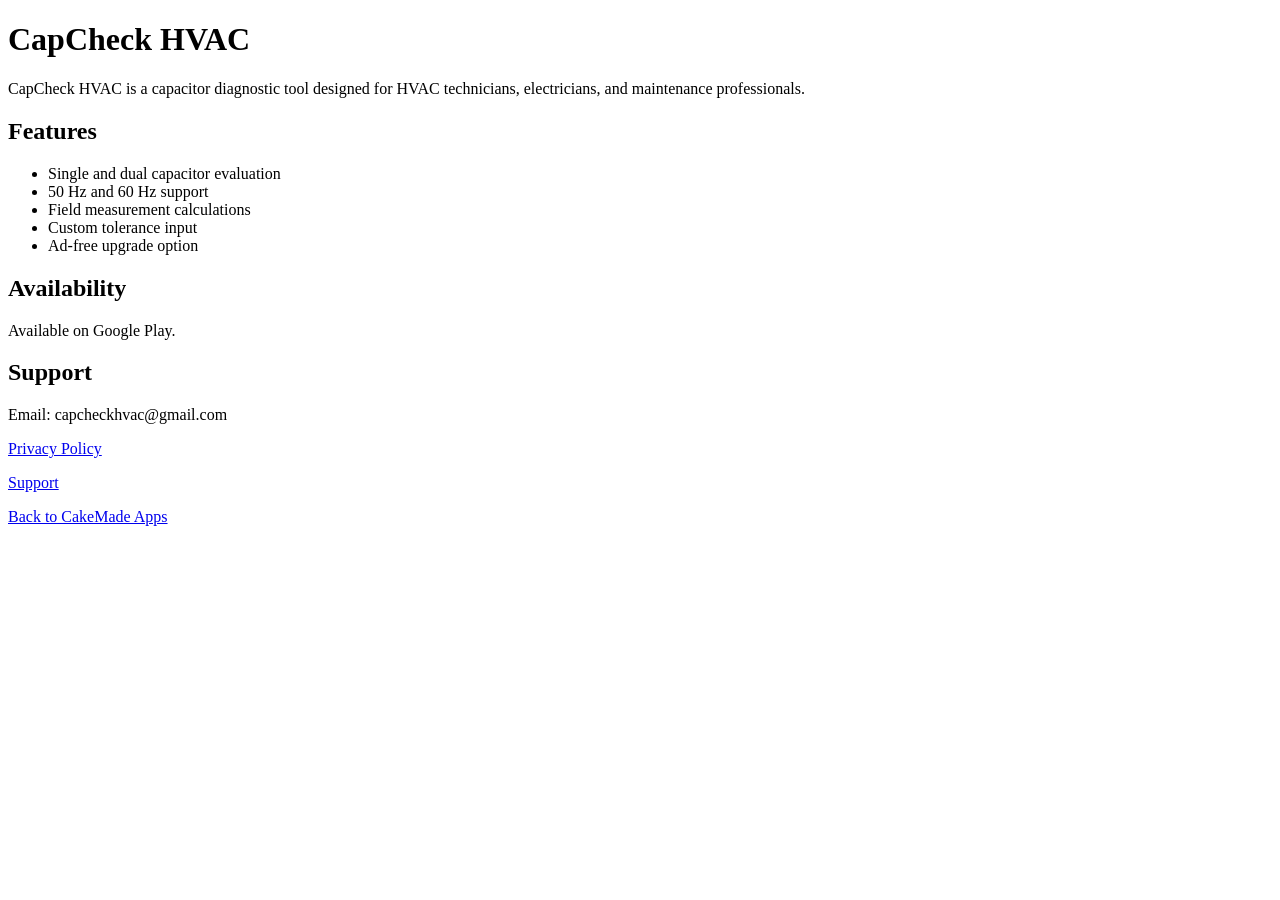
==== capcheck-hvac/index.html @ 4ab4a06c "Create index.html" ====
<!doctype html>
<html lang="en">
<head>
  <meta charset="utf-8">
  <title>CapCheck HVAC</title>
  <meta name="viewport" content="width=device-width, initial-scale=1">
</head>
<body>

<h1>CapCheck HVAC</h1>

<p>
CapCheck HVAC is a capacitor diagnostic tool designed for HVAC technicians,
electricians, and maintenance professionals.
</p>

<h2>Features</h2>

<ul>
  <li>Single and dual capacitor evaluation</li>
  <li>50 Hz and 60 Hz support</li>
  <li>Field measurement calculations</li>
  <li>Custom tolerance input</li>
  <li>Ad-free upgrade option</li>
</ul>

<h2>Availability</h2>

<p>
Available on Google Play.
</p>

<h2>Support</h2>

<p>
Email: capcheckhvac@gmail.com
</p>

<p>
<a href="/capcheck-hvac/privacy.html">Privacy Policy</a>
</p>

<p>
<a href="/capcheck-hvac/support.html">Support</a>
</p>

<p>
<a href="/">Back to CakeMade Apps</a>
</p>

</body>
</html>
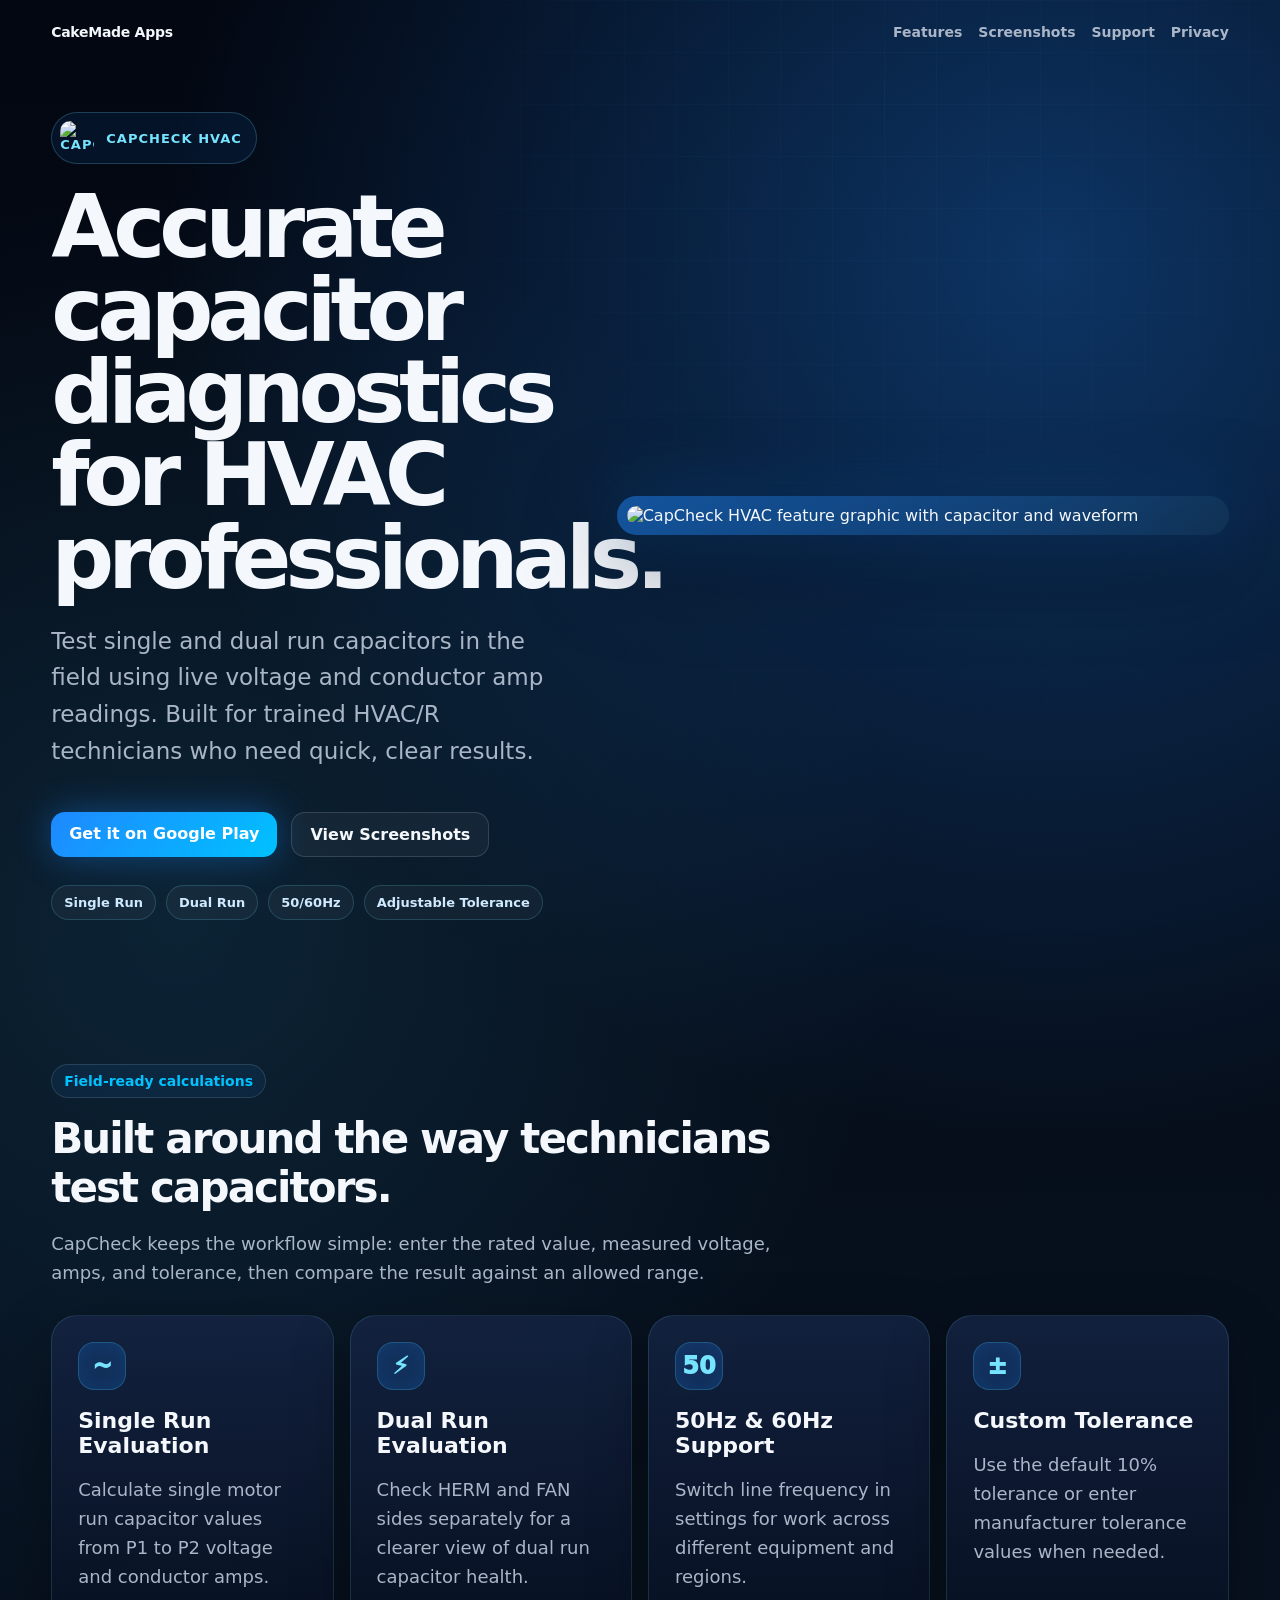
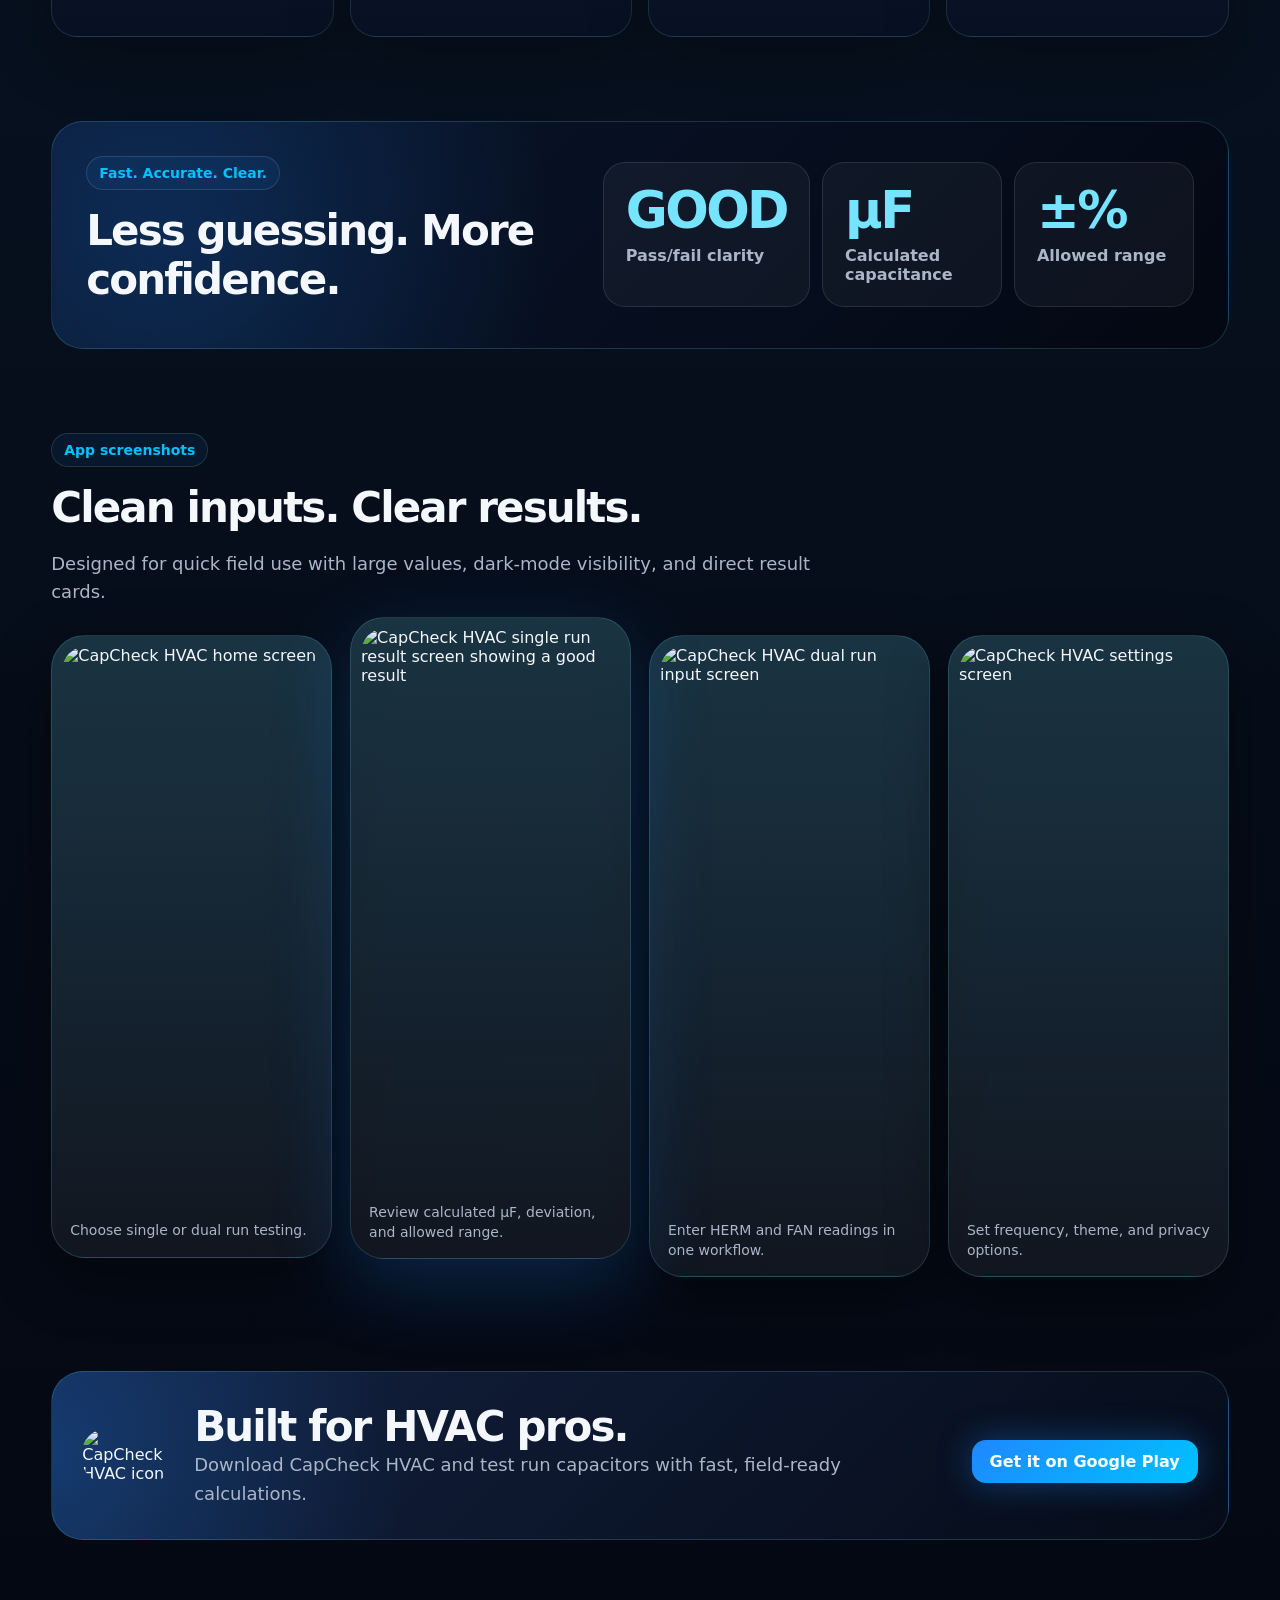
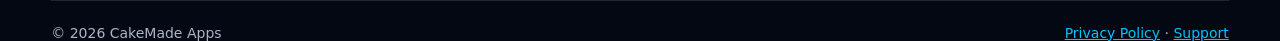
==== commit 5e17cff5: "Add files via upload" ====
--- a/capcheck-hvac/index.html
+++ b/capcheck-hvac/index.html
@@ -2,51 +2,139 @@
 <html lang="en">
 <head>
   <meta charset="utf-8">
-  <title>CapCheck HVAC</title>
+  <title>CapCheck HVAC | Capacitor Diagnostics for HVAC Pros</title>
+  <meta name="description" content="CapCheck HVAC helps trained HVAC/R technicians test single and dual run capacitors with fast field calculations, 50Hz/60Hz support, and adjustable tolerance settings.">
   <meta name="viewport" content="width=device-width, initial-scale=1">
+  <meta property="og:title" content="CapCheck HVAC">
+  <meta property="og:description" content="Accurate capacitor diagnostics for HVAC professionals.">
+  <meta property="og:image" content="https://cakemadeapps.com/assets/capcheck/feature.png">
+  <meta property="og:type" content="website">
+  <link rel="icon" href="/assets/capcheck/icon.png">
+  <link rel="stylesheet" href="/styles.css">
 </head>
-<body>
+<body class="capcheck-page">
+  <header class="site-nav cap-nav">
+    <a class="brand-link" href="/">CakeMade Apps</a>
+    <nav aria-label="CapCheck navigation">
+      <a href="#features">Features</a>
+      <a href="#screenshots">Screenshots</a>
+      <a href="/capcheck-hvac/support.html">Support</a>
+      <a href="/capcheck-hvac/privacy.html">Privacy</a>
+    </nav>
+  </header>
 
-<h1>CapCheck HVAC</h1>
+  <main>
+    <section class="cap-hero">
+      <div class="cap-hero-copy">
+        <div class="product-kicker">
+          <img src="/assets/capcheck/icon.png" alt="CapCheck HVAC app icon">
+          <span>CapCheck HVAC</span>
+        </div>
+        <h1>Accurate capacitor diagnostics for HVAC professionals.</h1>
+        <p>
+          Test single and dual run capacitors in the field using live voltage and conductor amp readings.
+          Built for trained HVAC/R technicians who need quick, clear results.
+        </p>
+        <div class="hero-actions">
+          <a class="button cap-primary" href="https://play.google.com/store/apps/details?id=com.cakemade.capcheck" rel="noopener">Get it on Google Play</a>
+          <a class="button ghost" href="#screenshots">View Screenshots</a>
+        </div>
+        <div class="trust-strip" aria-label="CapCheck HVAC highlights">
+          <span>Single Run</span>
+          <span>Dual Run</span>
+          <span>50/60Hz</span>
+          <span>Adjustable Tolerance</span>
+        </div>
+      </div>
 
-<p>
-CapCheck HVAC is a capacitor diagnostic tool designed for HVAC technicians,
-electricians, and maintenance professionals.
-</p>
+      <div class="cap-hero-art" aria-label="CapCheck HVAC feature graphic">
+        <img src="/assets/capcheck/feature.png" alt="CapCheck HVAC feature graphic with capacitor and waveform">
+      </div>
+    </section>
 
-<h2>Features</h2>
+    <section id="features" class="cap-section">
+      <div class="section-heading">
+        <span class="badge">Field-ready calculations</span>
+        <h2>Built around the way technicians test capacitors.</h2>
+        <p>CapCheck keeps the workflow simple: enter the rated value, measured voltage, amps, and tolerance, then compare the result against an allowed range.</p>
+      </div>
 
-<ul>
-  <li>Single and dual capacitor evaluation</li>
-  <li>50 Hz and 60 Hz support</li>
-  <li>Field measurement calculations</li>
-  <li>Custom tolerance input</li>
-  <li>Ad-free upgrade option</li>
-</ul>
+      <div class="cap-feature-grid">
+        <article class="cap-feature-card">
+          <span class="feature-icon">~</span>
+          <h3>Single Run Evaluation</h3>
+          <p>Calculate single motor run capacitor values from P1 to P2 voltage and conductor amps.</p>
+        </article>
+        <article class="cap-feature-card">
+          <span class="feature-icon">⚡</span>
+          <h3>Dual Run Evaluation</h3>
+          <p>Check HERM and FAN sides separately for a clearer view of dual run capacitor health.</p>
+        </article>
+        <article class="cap-feature-card">
+          <span class="feature-icon">50</span>
+          <h3>50Hz &amp; 60Hz Support</h3>
+          <p>Switch line frequency in settings for work across different equipment and regions.</p>
+        </article>
+        <article class="cap-feature-card">
+          <span class="feature-icon">±</span>
+          <h3>Custom Tolerance</h3>
+          <p>Use the default 10% tolerance or enter manufacturer tolerance values when needed.</p>
+        </article>
+      </div>
+    </section>
 
-<h2>Availability</h2>
+    <section class="diagnostic-band">
+      <div>
+        <span class="badge">Fast. Accurate. Clear.</span>
+        <h2>Less guessing. More confidence.</h2>
+      </div>
+      <div class="diagnostic-stats">
+        <div><strong>GOOD</strong><span>Pass/fail clarity</span></div>
+        <div><strong>µF</strong><span>Calculated capacitance</span></div>
+        <div><strong>±%</strong><span>Allowed range</span></div>
+      </div>
+    </section>
 
-<p>
-Available on Google Play.
-</p>
+    <section id="screenshots" class="cap-section screenshots-section">
+      <div class="section-heading">
+        <span class="badge">App screenshots</span>
+        <h2>Clean inputs. Clear results.</h2>
+        <p>Designed for quick field use with large values, dark-mode visibility, and direct result cards.</p>
+      </div>
 
-<h2>Support</h2>
+      <div class="phone-row" aria-label="CapCheck HVAC app screenshots">
+        <figure class="phone-frame">
+          <img src="/assets/capcheck/screen-home.jpg" alt="CapCheck HVAC home screen">
+          <figcaption>Choose single or dual run testing.</figcaption>
+        </figure>
+        <figure class="phone-frame featured-phone">
+          <img src="/assets/capcheck/screen-single-results.jpg" alt="CapCheck HVAC single run result screen showing a good result">
+          <figcaption>Review calculated µF, deviation, and allowed range.</figcaption>
+        </figure>
+        <figure class="phone-frame">
+          <img src="/assets/capcheck/screen-dual-input.jpg" alt="CapCheck HVAC dual run input screen">
+          <figcaption>Enter HERM and FAN readings in one workflow.</figcaption>
+        </figure>
+        <figure class="phone-frame">
+          <img src="/assets/capcheck/screen-settings.jpg" alt="CapCheck HVAC settings screen">
+          <figcaption>Set frequency, theme, and privacy options.</figcaption>
+        </figure>
+      </div>
+    </section>
 
-<p>
-Email: capcheckhvac@gmail.com
-</p>
+    <section class="cap-cta">
+      <img src="/assets/capcheck/icon.png" alt="CapCheck HVAC icon">
+      <div>
+        <h2>Built for HVAC pros.</h2>
+        <p>Download CapCheck HVAC and test run capacitors with fast, field-ready calculations.</p>
+      </div>
+      <a class="button cap-primary" href="https://play.google.com/store/apps/details?id=com.cakemade.capcheck" rel="noopener">Get it on Google Play</a>
+    </section>
+  </main>
 
-<p>
-<a href="/capcheck-hvac/privacy.html">Privacy Policy</a>
-</p>
-
-<p>
-<a href="/capcheck-hvac/support.html">Support</a>
-</p>
-
-<p>
-<a href="/">Back to CakeMade Apps</a>
-</p>
-
+  <footer class="footer cap-footer">
+    <span>© 2026 CakeMade Apps</span>
+    <span><a href="/capcheck-hvac/privacy.html">Privacy Policy</a> · <a href="/capcheck-hvac/support.html">Support</a></span>
+  </footer>
 </body>
 </html>
--- a/styles.css
+++ b/styles.css
@@ -0,0 +1,565 @@
+:root {
+  --bg: #050914;
+  --panel: #0b1224;
+  --panel-2: #101a33;
+  --text: #f4f7fb;
+  --muted: #aab6c8;
+  --blue: #1e88ff;
+  --blue-2: #00c2ff;
+  --border: rgba(255,255,255,0.12);
+}
+
+* { box-sizing: border-box; }
+
+body {
+  margin: 0;
+  font-family: system-ui, -apple-system, BlinkMacSystemFont, "Segoe UI", sans-serif;
+  background:
+    radial-gradient(circle at top right, rgba(30,136,255,.25), transparent 35%),
+    linear-gradient(180deg, #050914, #02040a);
+  color: var(--text);
+  min-height: 100vh;
+}
+
+a { color: var(--blue-2); }
+
+.container {
+  width: min(1100px, 92%);
+  margin: 0 auto;
+  padding: 48px 0;
+}
+
+.hero {
+  padding: 72px 0 48px;
+}
+
+.badge {
+  display: inline-block;
+  padding: 8px 12px;
+  border: 1px solid var(--border);
+  border-radius: 999px;
+  color: var(--blue-2);
+  background: rgba(30,136,255,.08);
+  font-size: 14px;
+  font-weight: 700;
+}
+
+h1 {
+  font-size: clamp(42px, 8vw, 84px);
+  line-height: 0.95;
+  margin: 18px 0;
+  letter-spacing: -0.06em;
+}
+
+h2 {
+  font-size: clamp(26px, 4vw, 42px);
+  margin-top: 48px;
+}
+
+p {
+  color: var(--muted);
+  font-size: 18px;
+  line-height: 1.6;
+}
+
+.grid {
+  display: grid;
+  grid-template-columns: repeat(2, minmax(0, 1fr));
+  gap: 20px;
+  margin-top: 28px;
+}
+
+.card {
+  background: linear-gradient(180deg, var(--panel), var(--panel-2));
+  border: 1px solid var(--border);
+  border-radius: 24px;
+  padding: 28px;
+  box-shadow: 0 20px 60px rgba(0,0,0,.35);
+}
+
+.card h3 {
+  margin-top: 0;
+  font-size: 26px;
+}
+
+.button {
+  display: inline-block;
+  margin-top: 12px;
+  padding: 12px 18px;
+  border-radius: 14px;
+  background: linear-gradient(135deg, var(--blue), var(--blue-2));
+  color: white;
+  text-decoration: none;
+  font-weight: 800;
+}
+
+.feature-list {
+  display: grid;
+  gap: 12px;
+  padding-left: 0;
+  list-style: none;
+}
+
+.feature-list li {
+  padding: 14px 16px;
+  border: 1px solid var(--border);
+  border-radius: 16px;
+  background: rgba(255,255,255,.04);
+}
+
+.footer {
+  border-top: 1px solid var(--border);
+  margin-top: 60px;
+  padding-top: 24px;
+  color: var(--muted);
+  font-size: 14px;
+}
+
+@media (max-width: 720px) {
+  .container {
+    width: 90%;
+    padding: 32px 0;
+  }
+
+  .hero {
+    padding-top: 44px;
+  }
+
+  .grid {
+    grid-template-columns: 1fr;
+  }
+
+  .card {
+    padding: 22px;
+    border-radius: 20px;
+  }
+
+  p {
+    font-size: 16px;
+  }
+}
+
+/* CapCheck HVAC product pages */
+.site-nav {
+  width: min(1180px, 92%);
+  margin: 0 auto;
+  padding: 24px 0;
+  display: flex;
+  align-items: center;
+  justify-content: space-between;
+  gap: 20px;
+}
+
+.site-nav nav {
+  display: flex;
+  flex-wrap: wrap;
+  gap: 16px;
+  justify-content: flex-end;
+}
+
+.site-nav a {
+  color: var(--muted);
+  text-decoration: none;
+  font-weight: 800;
+  font-size: 14px;
+}
+
+.site-nav a:hover { color: var(--blue-2); }
+
+.brand-link {
+  color: var(--text) !important;
+  letter-spacing: -0.02em;
+}
+
+.capcheck-page {
+  --cap-bg: #07111f;
+  --cap-bg-2: #0b1730;
+  --cap-panel: rgba(15, 27, 52, .82);
+  --cap-panel-2: rgba(8, 18, 35, .92);
+  --cap-line: rgba(61, 199, 255, .18);
+  background:
+    radial-gradient(circle at 82% 8%, rgba(30, 136, 255, .34), transparent 28%),
+    radial-gradient(circle at 14% 28%, rgba(61, 199, 255, .12), transparent 28%),
+    linear-gradient(180deg, #030711 0%, var(--cap-bg) 48%, #040812 100%);
+  overflow-x: hidden;
+}
+
+.capcheck-page::before {
+  content: "";
+  position: fixed;
+  inset: 0;
+  pointer-events: none;
+  opacity: .24;
+  background-image:
+    linear-gradient(var(--cap-line) 1px, transparent 1px),
+    linear-gradient(90deg, var(--cap-line) 1px, transparent 1px);
+  background-size: 52px 52px;
+  mask-image: radial-gradient(circle at 70% 10%, black, transparent 58%);
+}
+
+.cap-nav {
+  position: relative;
+  z-index: 5;
+}
+
+.cap-hero,
+.cap-section,
+.diagnostic-band,
+.cap-cta,
+.cap-footer,
+.legal-shell {
+  width: min(1180px, 92%);
+  margin-left: auto;
+  margin-right: auto;
+  position: relative;
+  z-index: 2;
+}
+
+.cap-hero {
+  min-height: calc(100vh - 92px);
+  display: grid;
+  grid-template-columns: minmax(0, .92fr) minmax(440px, 1.08fr);
+  gap: 44px;
+  align-items: center;
+  padding: 48px 0 80px;
+}
+
+.product-kicker {
+  display: inline-flex;
+  align-items: center;
+  gap: 12px;
+  padding: 8px 14px 8px 8px;
+  border: 1px solid rgba(118, 228, 255, .22);
+  border-radius: 999px;
+  background: rgba(30, 136, 255, .09);
+  color: #76e4ff;
+  font-weight: 900;
+  text-transform: uppercase;
+  letter-spacing: .08em;
+  font-size: 13px;
+}
+
+.product-kicker img {
+  width: 34px;
+  height: 34px;
+  border-radius: 10px;
+}
+
+.cap-hero h1,
+.legal-hero h1 {
+  max-width: 780px;
+  font-size: clamp(44px, 7vw, 88px);
+  line-height: .94;
+  margin: 22px 0;
+  letter-spacing: -0.07em;
+}
+
+.cap-hero p {
+  max-width: 680px;
+  font-size: clamp(18px, 2vw, 23px);
+}
+
+.hero-actions {
+  display: flex;
+  flex-wrap: wrap;
+  gap: 14px;
+  margin-top: 30px;
+}
+
+.cap-primary {
+  box-shadow: 0 0 34px rgba(30, 136, 255, .38);
+}
+
+.button.ghost {
+  background: rgba(255, 255, 255, .045);
+  border: 1px solid rgba(255, 255, 255, .14);
+  color: var(--text);
+}
+
+.trust-strip {
+  display: flex;
+  flex-wrap: wrap;
+  gap: 10px;
+  margin-top: 28px;
+}
+
+.trust-strip span {
+  padding: 9px 12px;
+  border-radius: 999px;
+  border: 1px solid rgba(118, 228, 255, .18);
+  background: rgba(255, 255, 255, .04);
+  color: #cfe9ff;
+  font-size: 13px;
+  font-weight: 800;
+}
+
+.cap-hero-art {
+  position: relative;
+  border-radius: 34px;
+  padding: 10px;
+  background: linear-gradient(135deg, rgba(30, 136, 255, .5), rgba(118, 228, 255, .06));
+  box-shadow: 0 24px 90px rgba(0, 0, 0, .55), 0 0 70px rgba(30, 136, 255, .28);
+}
+
+.cap-hero-art img {
+  display: block;
+  width: 100%;
+  border-radius: 26px;
+}
+
+.cap-section {
+  padding: 64px 0;
+}
+
+.section-heading {
+  max-width: 760px;
+  margin-bottom: 28px;
+}
+
+.section-heading h2,
+.diagnostic-band h2,
+.cap-cta h2 {
+  margin: 16px 0 10px;
+  letter-spacing: -0.045em;
+}
+
+.cap-feature-grid {
+  display: grid;
+  grid-template-columns: repeat(4, minmax(0, 1fr));
+  gap: 16px;
+}
+
+.cap-feature-card,
+.legal-card {
+  border: 1px solid rgba(118, 228, 255, .14);
+  background:
+    linear-gradient(180deg, rgba(20, 35, 66, .88), rgba(8, 17, 34, .9));
+  border-radius: 26px;
+  padding: 26px;
+  box-shadow: 0 20px 60px rgba(0,0,0,.32);
+}
+
+.cap-feature-card h3 {
+  margin: 18px 0 8px;
+  font-size: 22px;
+}
+
+.feature-icon {
+  width: 48px;
+  height: 48px;
+  display: grid;
+  place-items: center;
+  border-radius: 16px;
+  background: rgba(30, 136, 255, .14);
+  border: 1px solid rgba(61, 199, 255, .28);
+  color: #76e4ff;
+  font-weight: 1000;
+  font-size: 24px;
+  box-shadow: inset 0 0 28px rgba(30, 136, 255, .16);
+}
+
+.diagnostic-band {
+  margin-top: 20px;
+  margin-bottom: 20px;
+  padding: 34px;
+  display: grid;
+  grid-template-columns: 1fr 1.2fr;
+  gap: 24px;
+  align-items: center;
+  border-radius: 32px;
+  border: 1px solid rgba(118, 228, 255, .18);
+  background:
+    radial-gradient(circle at 10% 50%, rgba(30, 136, 255, .2), transparent 36%),
+    linear-gradient(135deg, rgba(11, 23, 48, .92), rgba(3, 7, 17, .92));
+}
+
+.diagnostic-stats {
+  display: grid;
+  grid-template-columns: repeat(3, 1fr);
+  gap: 12px;
+}
+
+.diagnostic-stats div {
+  padding: 22px;
+  border-radius: 22px;
+  background: rgba(255,255,255,.045);
+  border: 1px solid rgba(255,255,255,.1);
+}
+
+.diagnostic-stats strong {
+  display: block;
+  color: #76e4ff;
+  font-size: clamp(30px, 4vw, 52px);
+  line-height: 1;
+  letter-spacing: -0.05em;
+}
+
+.diagnostic-stats span {
+  display: block;
+  margin-top: 10px;
+  color: var(--muted);
+  font-weight: 700;
+}
+
+.phone-row {
+  display: grid;
+  grid-template-columns: repeat(4, minmax(220px, 1fr));
+  gap: 18px;
+  align-items: start;
+}
+
+.phone-frame {
+  margin: 0;
+  padding: 10px;
+  border-radius: 34px;
+  background: linear-gradient(180deg, rgba(118, 228, 255, .18), rgba(255, 255, 255, .05));
+  border: 1px solid rgba(118, 228, 255, .16);
+  box-shadow: 0 20px 60px rgba(0,0,0,.4);
+}
+
+.phone-frame img {
+  width: 100%;
+  display: block;
+  border-radius: 25px;
+  aspect-ratio: 9 / 19.5;
+  object-fit: cover;
+}
+
+.featured-phone {
+  transform: translateY(-18px);
+  box-shadow: 0 24px 80px rgba(30, 136, 255, .22);
+}
+
+.phone-frame figcaption {
+  padding: 14px 8px 6px;
+  color: var(--muted);
+  font-size: 14px;
+  line-height: 1.4;
+}
+
+.cap-cta {
+  margin-top: 30px;
+  margin-bottom: 50px;
+  padding: 30px;
+  display: grid;
+  grid-template-columns: auto 1fr auto;
+  gap: 22px;
+  align-items: center;
+  border-radius: 32px;
+  border: 1px solid rgba(118, 228, 255, .18);
+  background:
+    radial-gradient(circle at 0 50%, rgba(30, 136, 255, .26), transparent 30%),
+    linear-gradient(135deg, rgba(20, 35, 66, .94), rgba(6, 12, 25, .96));
+}
+
+.cap-cta img {
+  width: 90px;
+  border-radius: 24px;
+}
+
+.cap-cta h2,
+.cap-cta p { margin: 0; }
+
+.cap-footer {
+  display: flex;
+  justify-content: space-between;
+  gap: 20px;
+}
+
+.legal-shell {
+  padding: 46px 0 40px;
+}
+
+.legal-hero {
+  max-width: 860px;
+}
+
+.legal-card {
+  max-width: 900px;
+  margin-top: 28px;
+}
+
+.legal-card h2 {
+  font-size: 28px;
+  margin-top: 34px;
+}
+
+.big-link {
+  font-size: clamp(22px, 4vw, 36px);
+  font-weight: 900;
+}
+
+.support-grid {
+  display: grid;
+  grid-template-columns: 1fr 1fr;
+  gap: 20px;
+}
+
+.support-card { margin-top: 0; }
+
+@media (max-width: 980px) {
+  .cap-hero {
+    min-height: auto;
+    grid-template-columns: 1fr;
+    padding-top: 26px;
+  }
+
+  .cap-hero-art { max-width: 760px; }
+  .cap-feature-grid { grid-template-columns: repeat(2, minmax(0, 1fr)); }
+  .diagnostic-band { grid-template-columns: 1fr; }
+  .phone-row {
+    display: flex;
+    overflow-x: auto;
+    scroll-snap-type: x mandatory;
+    padding-bottom: 12px;
+  }
+  .phone-frame {
+    min-width: 260px;
+    scroll-snap-align: start;
+  }
+  .featured-phone { transform: none; }
+  .cap-cta { grid-template-columns: 1fr; }
+  .support-grid { grid-template-columns: 1fr; }
+}
+
+@media (max-width: 720px) {
+  .site-nav {
+    align-items: flex-start;
+    flex-direction: column;
+    padding-top: 18px;
+  }
+
+  .site-nav nav {
+    justify-content: flex-start;
+    gap: 12px;
+  }
+
+  .cap-hero,
+  .cap-section,
+  .diagnostic-band,
+  .cap-cta,
+  .cap-footer,
+  .legal-shell {
+    width: 90%;
+  }
+
+  .cap-hero h1,
+  .legal-hero h1 {
+    letter-spacing: -0.055em;
+  }
+
+  .cap-hero-art {
+    border-radius: 22px;
+    padding: 6px;
+  }
+
+  .cap-hero-art img { border-radius: 17px; }
+  .cap-feature-grid { grid-template-columns: 1fr; }
+  .diagnostic-stats { grid-template-columns: 1fr; }
+  .diagnostic-band,
+  .cap-cta,
+  .cap-feature-card,
+  .legal-card { border-radius: 22px; }
+  .phone-frame { min-width: 230px; }
+  .cap-footer { flex-direction: column; }
+}
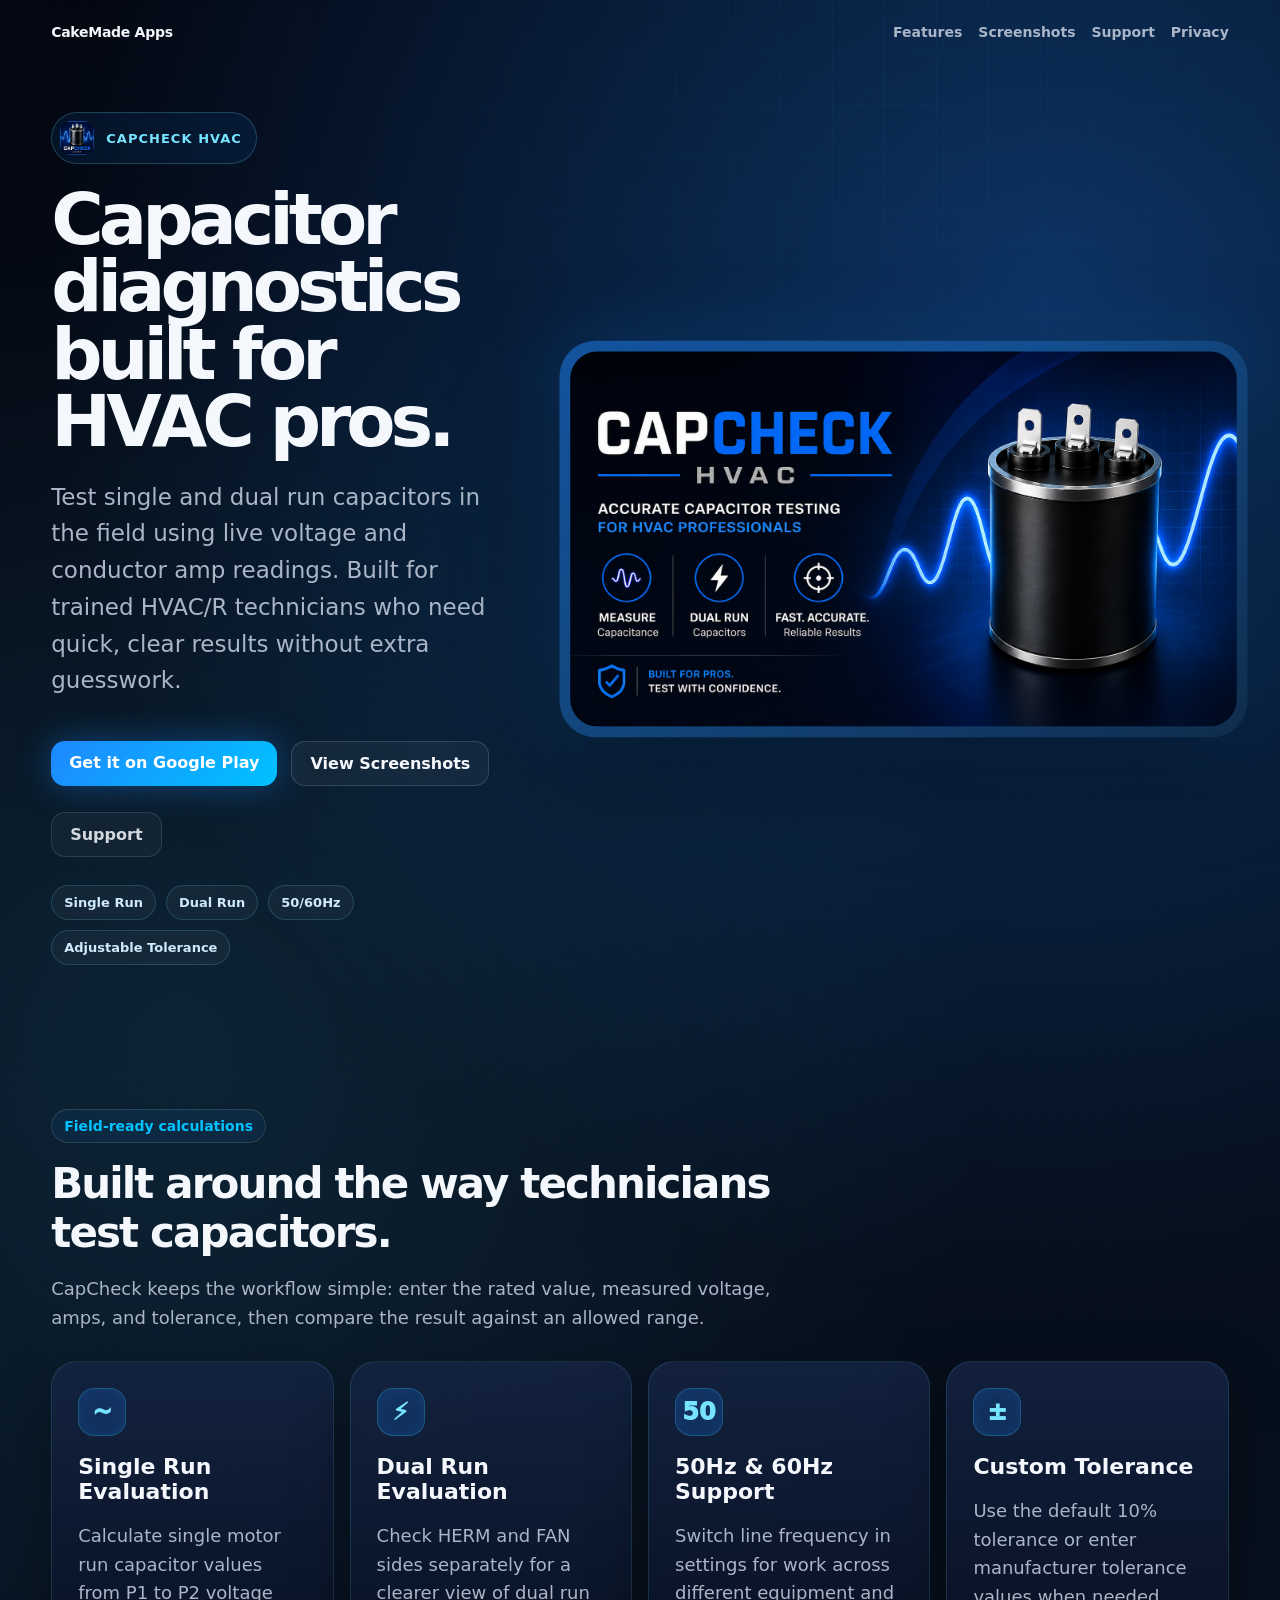
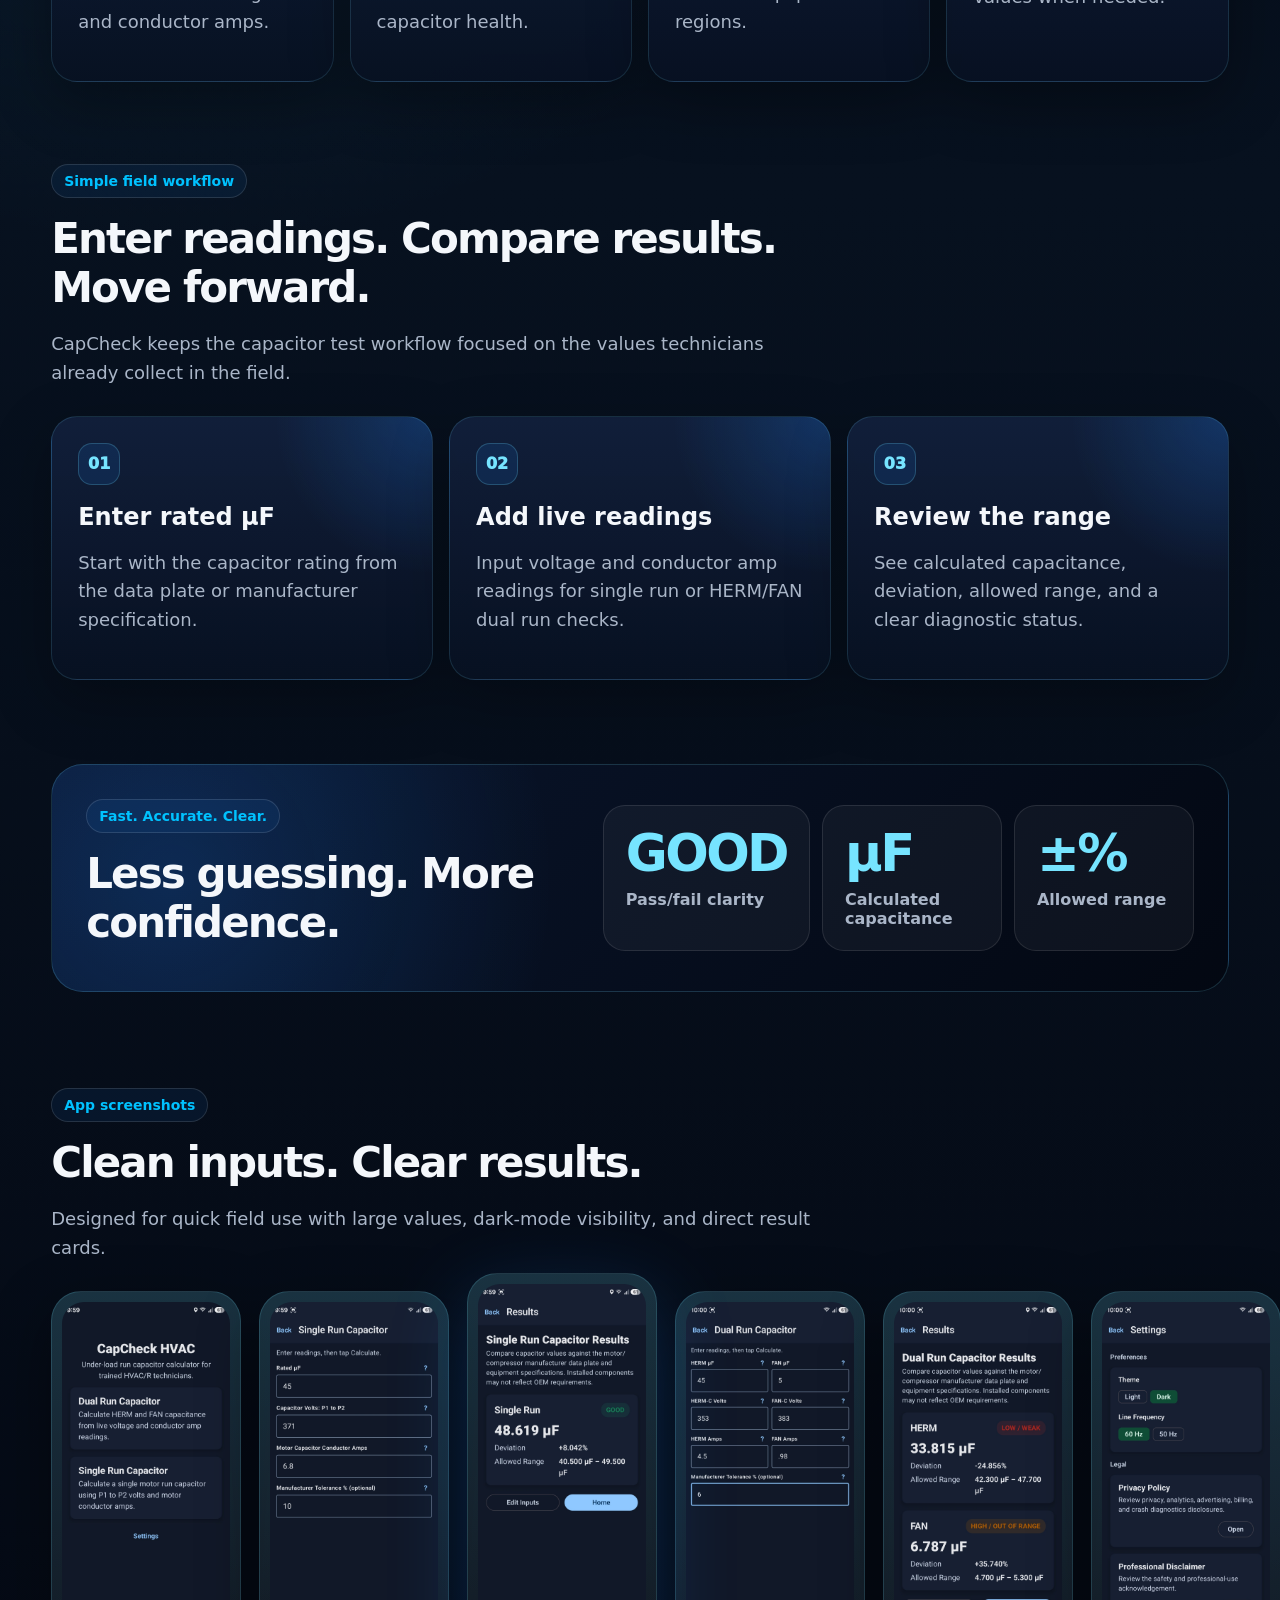
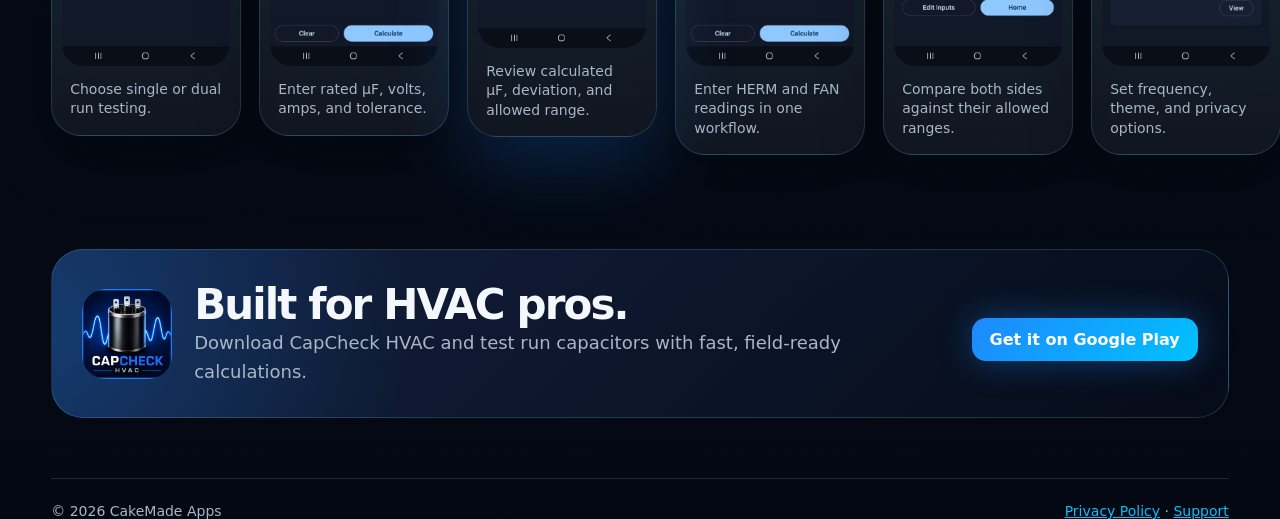
==== commit 70f42d27: "Add files via upload" ====
--- a/capcheck-hvac/index.html
+++ b/capcheck-hvac/index.html
@@ -30,14 +30,15 @@
           <img src="/assets/capcheck/icon.png" alt="CapCheck HVAC app icon">
           <span>CapCheck HVAC</span>
         </div>
-        <h1>Accurate capacitor diagnostics for HVAC professionals.</h1>
+        <h1>Capacitor diagnostics built for HVAC pros.</h1>
         <p>
           Test single and dual run capacitors in the field using live voltage and conductor amp readings.
-          Built for trained HVAC/R technicians who need quick, clear results.
+          Built for trained HVAC/R technicians who need quick, clear results without extra guesswork.
         </p>
         <div class="hero-actions">
           <a class="button cap-primary" href="https://play.google.com/store/apps/details?id=com.cakemade.capcheck" rel="noopener">Get it on Google Play</a>
           <a class="button ghost" href="#screenshots">View Screenshots</a>
+          <a class="button ghost subtle" href="/capcheck-hvac/support.html">Support</a>
         </div>
         <div class="trust-strip" aria-label="CapCheck HVAC highlights">
           <span>Single Run</span>
@@ -83,6 +84,31 @@
       </div>
     </section>
 
+    <section class="cap-section workflow-section">
+      <div class="section-heading">
+        <span class="badge">Simple field workflow</span>
+        <h2>Enter readings. Compare results. Move forward.</h2>
+        <p>CapCheck keeps the capacitor test workflow focused on the values technicians already collect in the field.</p>
+      </div>
+      <div class="workflow-grid">
+        <article>
+          <span>01</span>
+          <h3>Enter rated µF</h3>
+          <p>Start with the capacitor rating from the data plate or manufacturer specification.</p>
+        </article>
+        <article>
+          <span>02</span>
+          <h3>Add live readings</h3>
+          <p>Input voltage and conductor amp readings for single run or HERM/FAN dual run checks.</p>
+        </article>
+        <article>
+          <span>03</span>
+          <h3>Review the range</h3>
+          <p>See calculated capacitance, deviation, allowed range, and a clear diagnostic status.</p>
+        </article>
+      </div>
+    </section>
+
     <section class="diagnostic-band">
       <div>
         <span class="badge">Fast. Accurate. Clear.</span>
@@ -102,10 +128,14 @@
         <p>Designed for quick field use with large values, dark-mode visibility, and direct result cards.</p>
       </div>
 
-      <div class="phone-row" aria-label="CapCheck HVAC app screenshots">
+      <div class="phone-row expanded" aria-label="CapCheck HVAC app screenshots">
         <figure class="phone-frame">
           <img src="/assets/capcheck/screen-home.jpg" alt="CapCheck HVAC home screen">
           <figcaption>Choose single or dual run testing.</figcaption>
+        </figure>
+        <figure class="phone-frame">
+          <img src="/assets/capcheck/screen-single-input.jpg" alt="CapCheck HVAC single run input screen">
+          <figcaption>Enter rated µF, volts, amps, and tolerance.</figcaption>
         </figure>
         <figure class="phone-frame featured-phone">
           <img src="/assets/capcheck/screen-single-results.jpg" alt="CapCheck HVAC single run result screen showing a good result">
@@ -114,6 +144,10 @@
         <figure class="phone-frame">
           <img src="/assets/capcheck/screen-dual-input.jpg" alt="CapCheck HVAC dual run input screen">
           <figcaption>Enter HERM and FAN readings in one workflow.</figcaption>
+        </figure>
+        <figure class="phone-frame">
+          <img src="/assets/capcheck/screen-dual-results.jpg" alt="CapCheck HVAC dual run result screen">
+          <figcaption>Compare both sides against their allowed ranges.</figcaption>
         </figure>
         <figure class="phone-frame">
           <img src="/assets/capcheck/screen-settings.jpg" alt="CapCheck HVAC settings screen">
--- a/styles.css
+++ b/styles.css
@@ -563,3 +563,110 @@
   .phone-frame { min-width: 230px; }
   .cap-footer { flex-direction: column; }
 }
+
+/* CapCheck polish pass v3 */
+.cap-hero {
+  grid-template-columns: minmax(0, .82fr) minmax(520px, 1.18fr);
+  gap: clamp(42px, 6vw, 86px);
+}
+
+.cap-hero h1 {
+  max-width: 640px;
+  font-size: clamp(42px, 5.6vw, 74px);
+}
+
+.cap-hero p {
+  max-width: 600px;
+}
+
+.button.subtle {
+  opacity: .86;
+}
+
+.cap-hero-art {
+  transform: scale(1.06);
+  transform-origin: center;
+}
+
+.workflow-section {
+  padding-top: 18px;
+}
+
+.workflow-grid {
+  display: grid;
+  grid-template-columns: repeat(3, minmax(0, 1fr));
+  gap: 16px;
+}
+
+.workflow-grid article {
+  position: relative;
+  overflow: hidden;
+  padding: 26px;
+  border-radius: 26px;
+  border: 1px solid rgba(118, 228, 255, .14);
+  background:
+    radial-gradient(circle at 100% 0%, rgba(30, 136, 255, .22), transparent 34%),
+    linear-gradient(180deg, rgba(20, 35, 66, .78), rgba(8, 17, 34, .86));
+  box-shadow: 0 20px 60px rgba(0,0,0,.26);
+}
+
+.workflow-grid span {
+  display: inline-grid;
+  place-items: center;
+  width: 42px;
+  height: 42px;
+  border-radius: 14px;
+  color: #76e4ff;
+  border: 1px solid rgba(118, 228, 255, .22);
+  background: rgba(30, 136, 255, .12);
+  font-weight: 1000;
+}
+
+.workflow-grid h3 {
+  margin: 18px 0 8px;
+  font-size: 24px;
+}
+
+.phone-row.expanded {
+  grid-template-columns: repeat(6, minmax(190px, 1fr));
+}
+
+.phone-row.expanded .phone-frame {
+  border-radius: 30px;
+}
+
+.phone-row.expanded .phone-frame img {
+  border-radius: 22px;
+}
+
+.screenshots-section {
+  padding-top: 76px;
+}
+
+@media (max-width: 1180px) {
+  .phone-row.expanded {
+    display: flex;
+    overflow-x: auto;
+    scroll-snap-type: x mandatory;
+    padding: 4px 0 16px;
+  }
+
+  .phone-row.expanded .phone-frame {
+    min-width: 250px;
+    scroll-snap-align: start;
+  }
+}
+
+@media (max-width: 980px) {
+  .cap-hero {
+    grid-template-columns: 1fr;
+  }
+
+  .cap-hero-art {
+    transform: none;
+  }
+
+  .workflow-grid {
+    grid-template-columns: 1fr;
+  }
+}
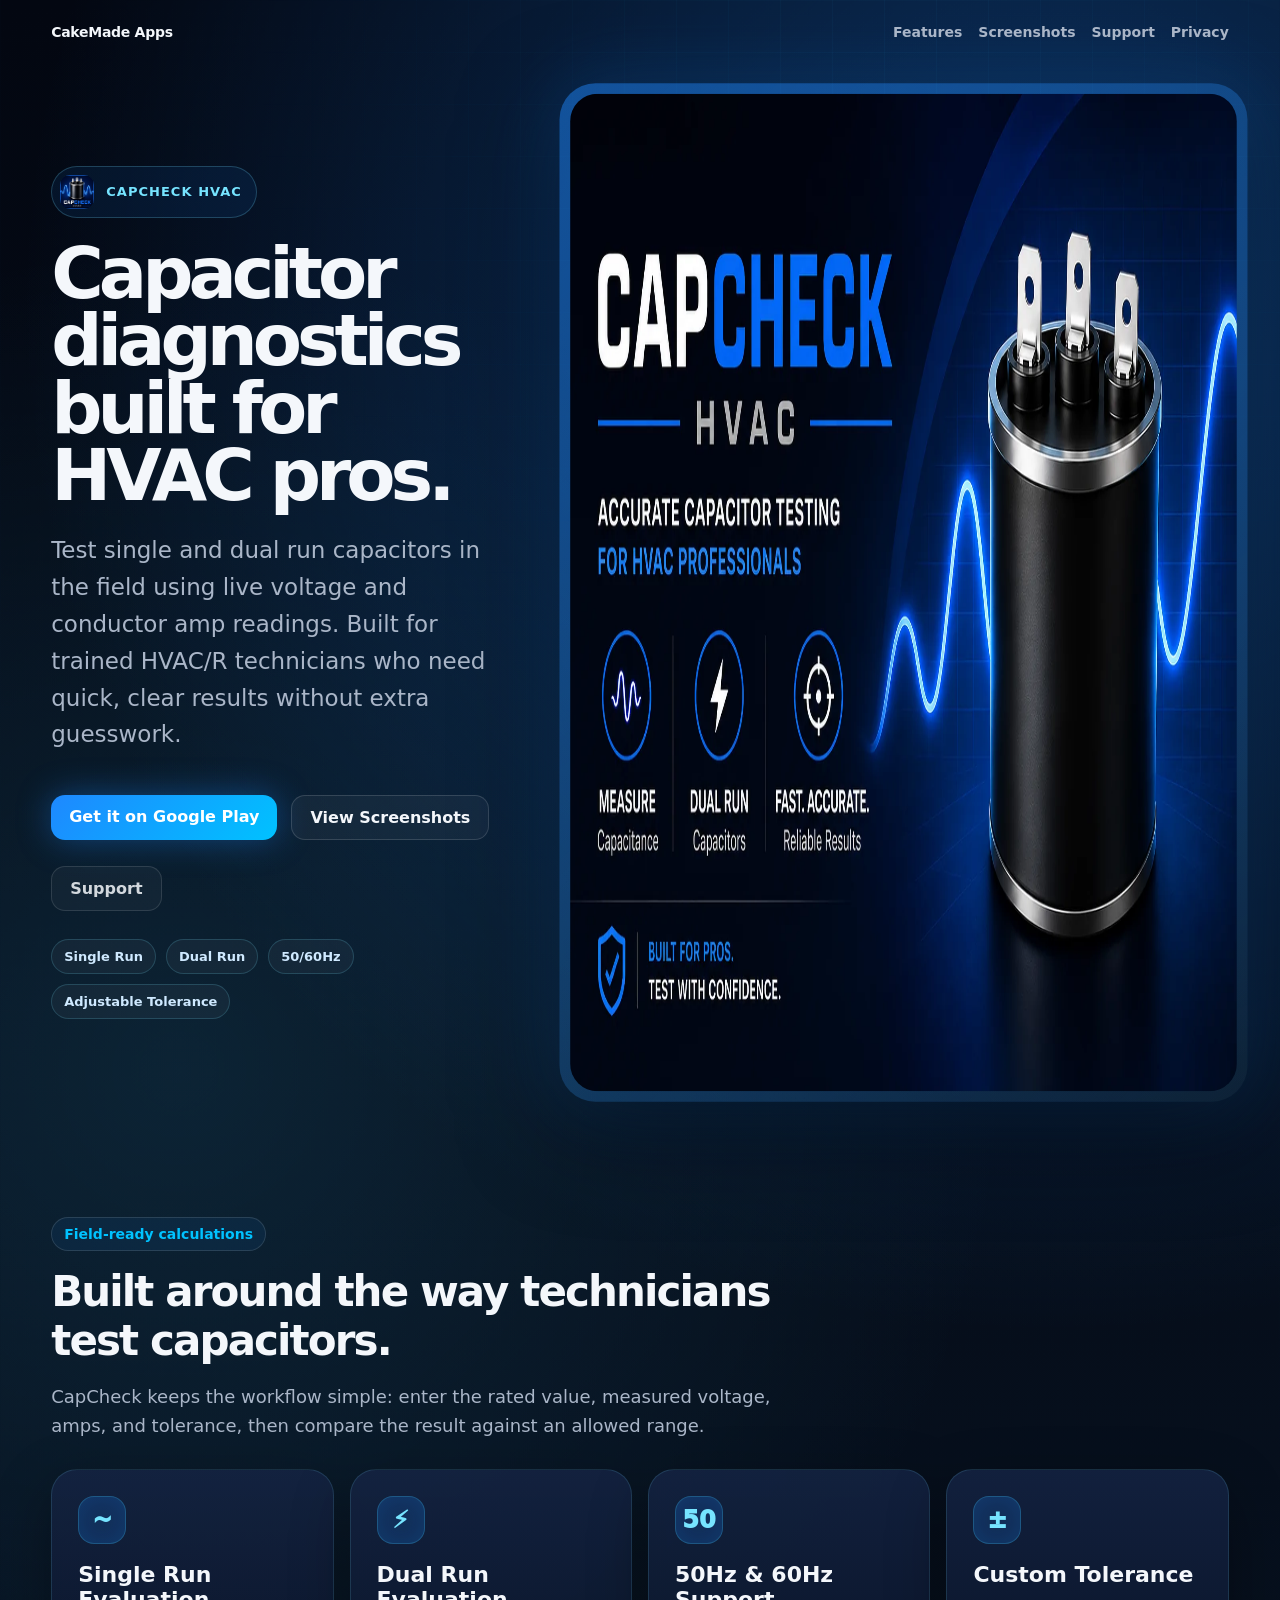
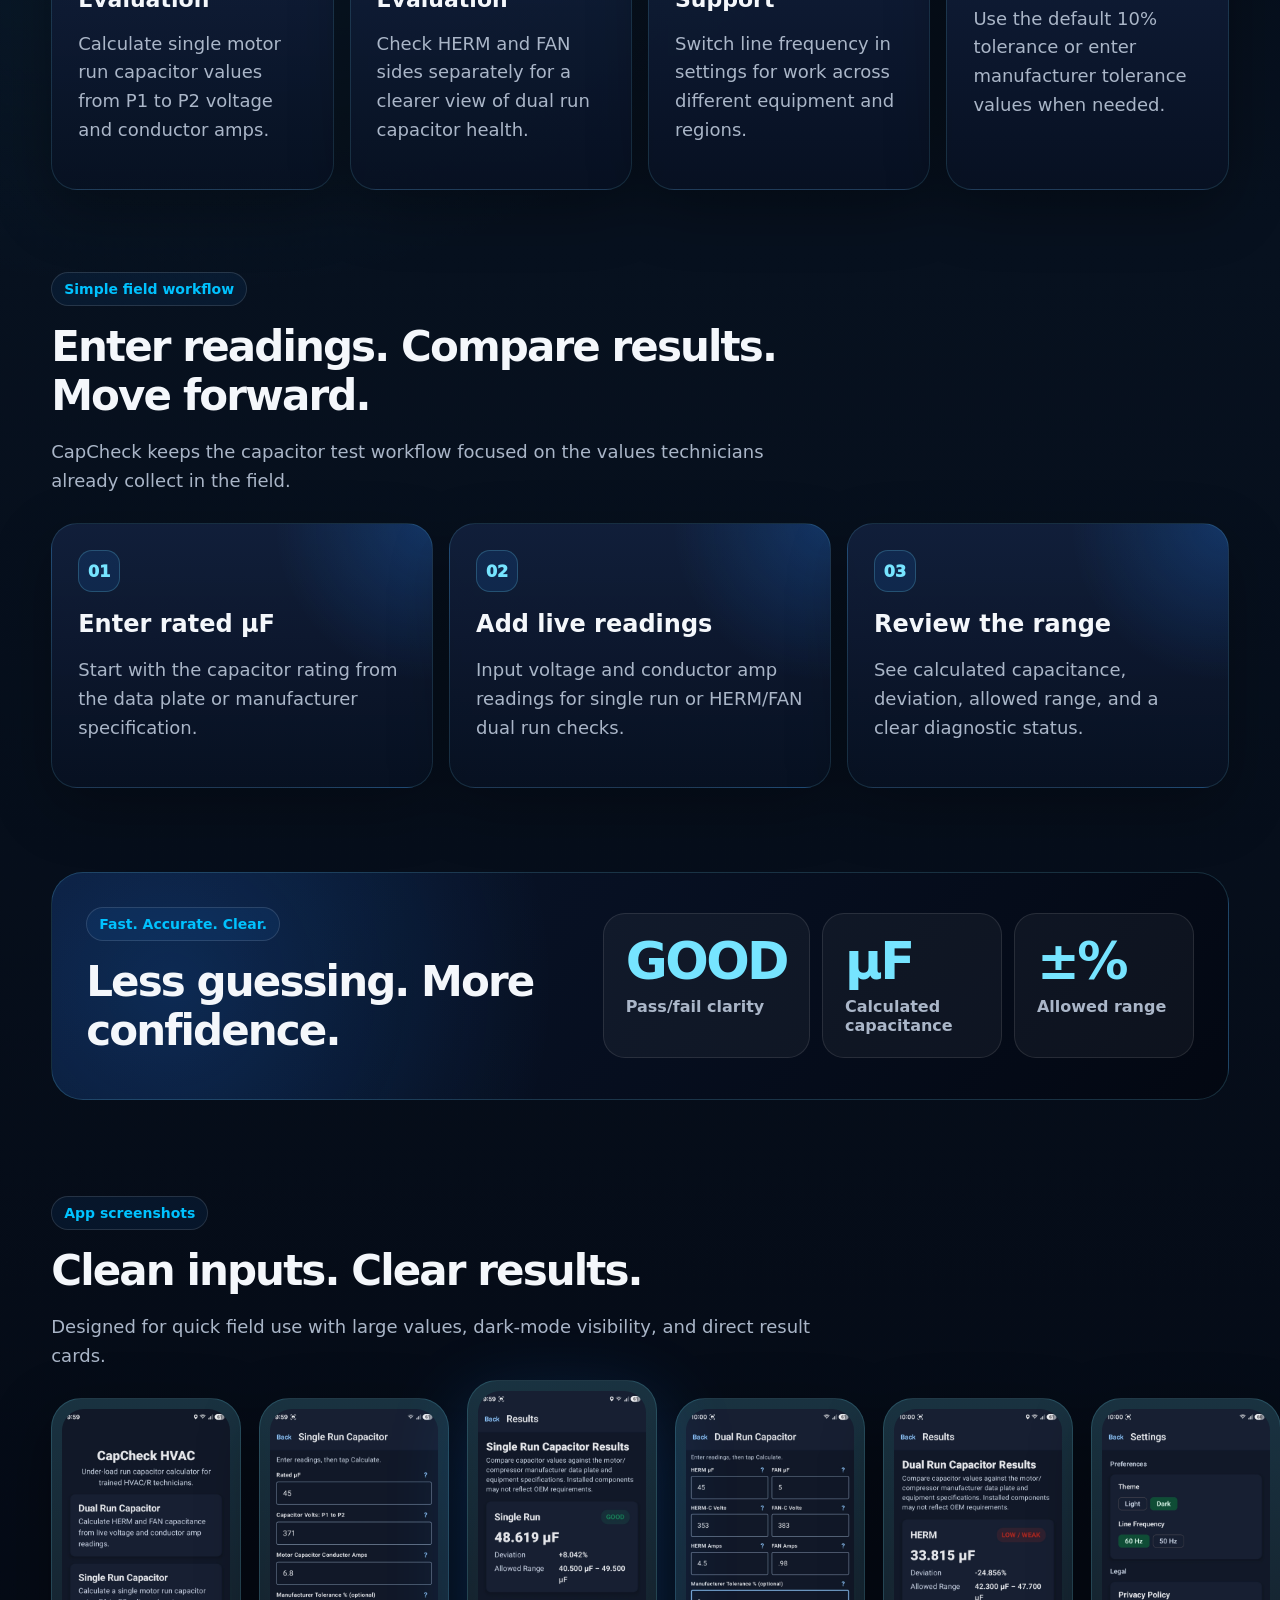
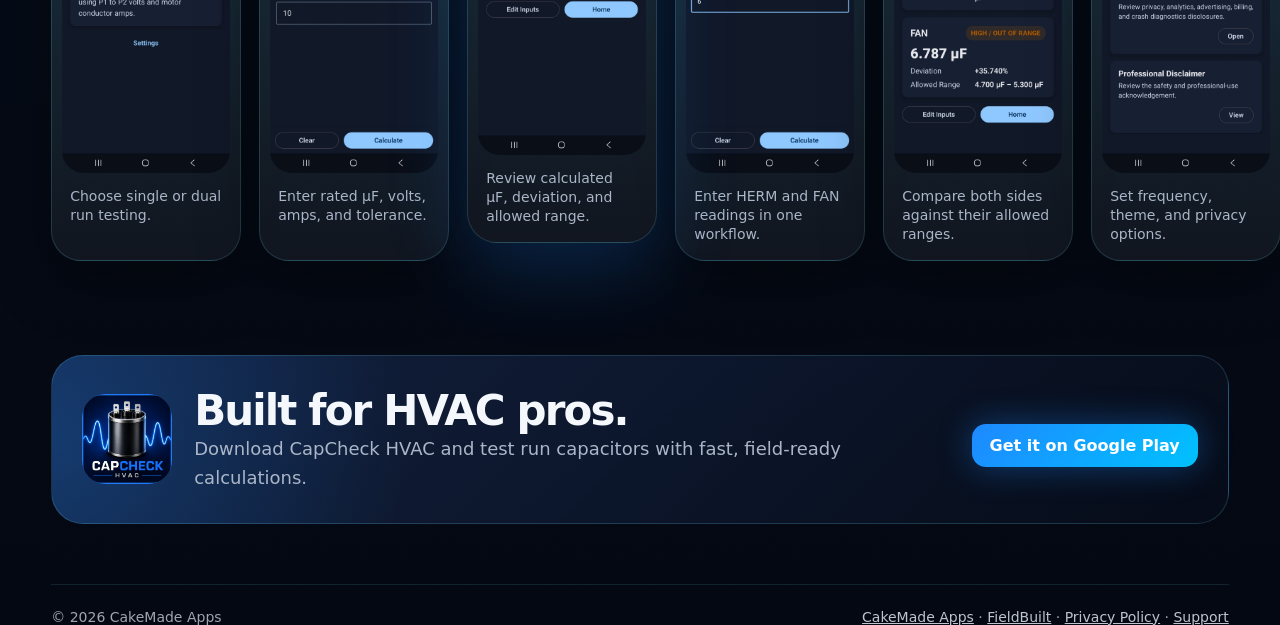
==== commit f402a9cb: "Add files via upload" ====
--- a/capcheck-hvac/index.html
+++ b/capcheck-hvac/index.html
@@ -10,6 +10,7 @@
   <meta property="og:image" content="https://cakemadeapps.com/assets/capcheck/feature.png">
   <meta property="og:type" content="website">
   <link rel="icon" href="/assets/capcheck/icon.png">
+  <link rel="preload" as="image" href="/assets/capcheck/feature.webp" type="image/webp" fetchpriority="high">
   <link rel="stylesheet" href="/styles.css">
 </head>
 <body class="capcheck-page">
@@ -49,7 +50,10 @@
       </div>
 
       <div class="cap-hero-art" aria-label="CapCheck HVAC feature graphic">
-        <img src="/assets/capcheck/feature.png" alt="CapCheck HVAC feature graphic with capacitor and waveform">
+        <picture>
+          <source srcset="/assets/capcheck/feature.webp" type="image/webp">
+          <img src="/assets/capcheck/feature.png" width="1672" height="941" alt="CapCheck HVAC feature graphic with capacitor and waveform" loading="eager" decoding="async" fetchpriority="high">
+        </picture>
       </div>
     </section>
 
@@ -168,7 +172,7 @@
 
   <footer class="footer cap-footer">
     <span>© 2026 CakeMade Apps</span>
-    <span><a href="/capcheck-hvac/privacy.html">Privacy Policy</a> · <a href="/capcheck-hvac/support.html">Support</a></span>
+    <span><a href="/">CakeMade Apps</a> · <a href="/fieldbuilt/">FieldBuilt</a> · <a href="/capcheck-hvac/privacy.html">Privacy Policy</a> · <a href="/capcheck-hvac/support.html">Support</a></span>
   </footer>
 </body>
 </html>
--- a/styles.css
+++ b/styles.css
@@ -670,3 +670,91 @@
     grid-template-columns: 1fr;
   }
 }
+
+/* CapCheck polish pass v4 */
+.cap-hero-art picture {
+  display: block;
+}
+
+.phone-row.expanded {
+  align-items: stretch;
+}
+
+.phone-row.expanded .phone-frame {
+  display: flex;
+  flex-direction: column;
+  height: 100%;
+}
+
+.phone-row.expanded .phone-frame figcaption {
+  min-height: 72px;
+  display: flex;
+  align-items: flex-start;
+  line-height: 1.35;
+}
+
+.cap-footer {
+  border-top: 1px solid rgba(118, 228, 255, .12);
+  color: rgba(226, 232, 240, .7);
+}
+
+.cap-footer a {
+  color: rgba(226, 232, 240, .84);
+}
+
+.cap-footer a:hover {
+  color: #76e4ff;
+}
+
+.fieldbuilt-page {
+  min-height: 100vh;
+  color: #f8fbff;
+  background:
+    radial-gradient(circle at 20% 0%, rgba(30, 136, 255, .16), transparent 28%),
+    radial-gradient(circle at 88% 18%, rgba(118, 228, 255, .08), transparent 34%),
+    linear-gradient(135deg, #060b14 0%, #07111f 52%, #0b1730 100%);
+}
+
+.fieldbuilt-shell {
+  width: min(1120px, calc(100% - 40px));
+  margin: 0 auto;
+  padding: 140px 0 80px;
+}
+
+.fieldbuilt-hero {
+  max-width: 760px;
+  padding: clamp(28px, 5vw, 56px);
+  border: 1px solid rgba(118, 228, 255, .16);
+  border-radius: 32px;
+  background:
+    radial-gradient(circle at 100% 0%, rgba(30, 136, 255, .20), transparent 34%),
+    linear-gradient(180deg, rgba(20, 35, 66, .72), rgba(8, 17, 34, .82));
+  box-shadow: 0 28px 90px rgba(0,0,0,.32);
+}
+
+.fieldbuilt-hero h1 {
+  margin: 20px 0 14px;
+  font-size: clamp(54px, 9vw, 108px);
+  letter-spacing: -.07em;
+  line-height: .9;
+}
+
+.fieldbuilt-hero p {
+  max-width: 620px;
+  color: #aebbd0;
+  font-size: 20px;
+  line-height: 1.7;
+  margin-bottom: 28px;
+}
+
+@media (max-width: 1180px) {
+  .phone-row.expanded .phone-frame {
+    height: auto;
+  }
+}
+
+@media (max-width: 700px) {
+  .phone-row.expanded .phone-frame figcaption {
+    min-height: 0;
+  }
+}
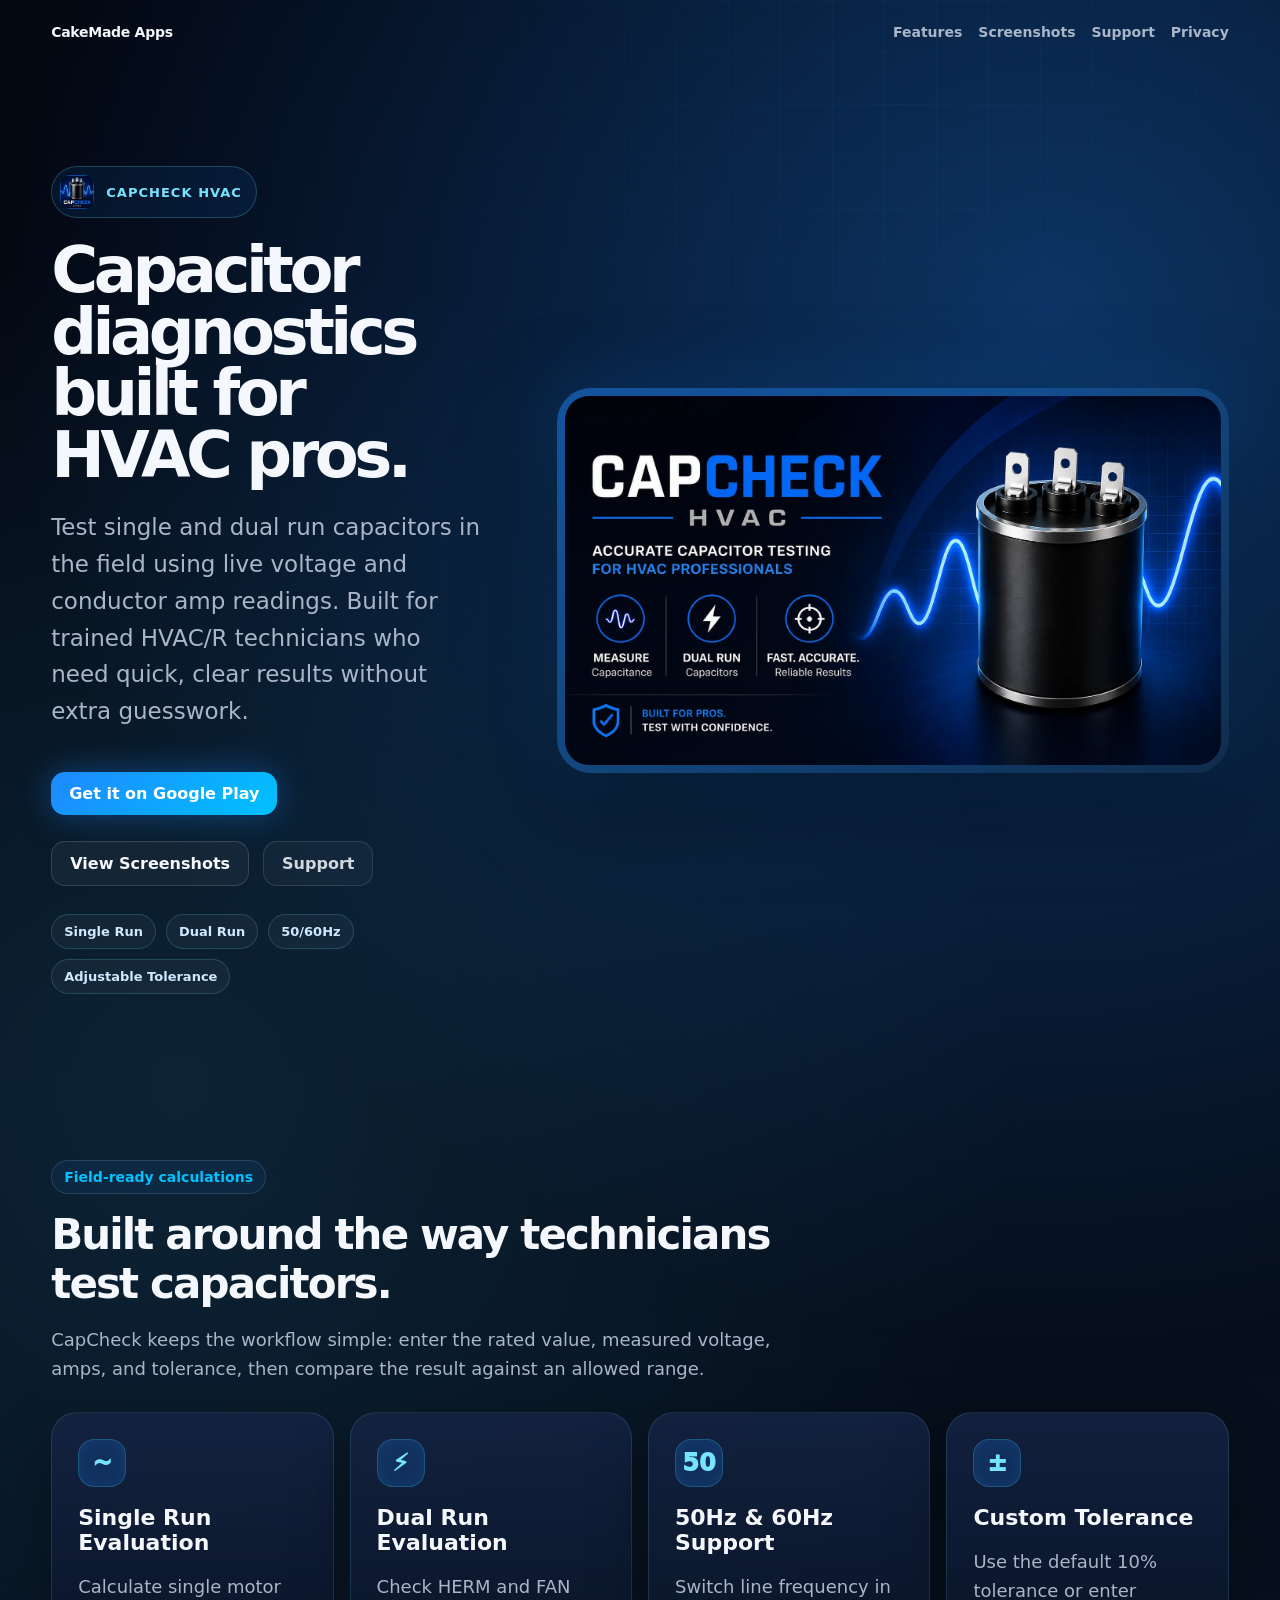
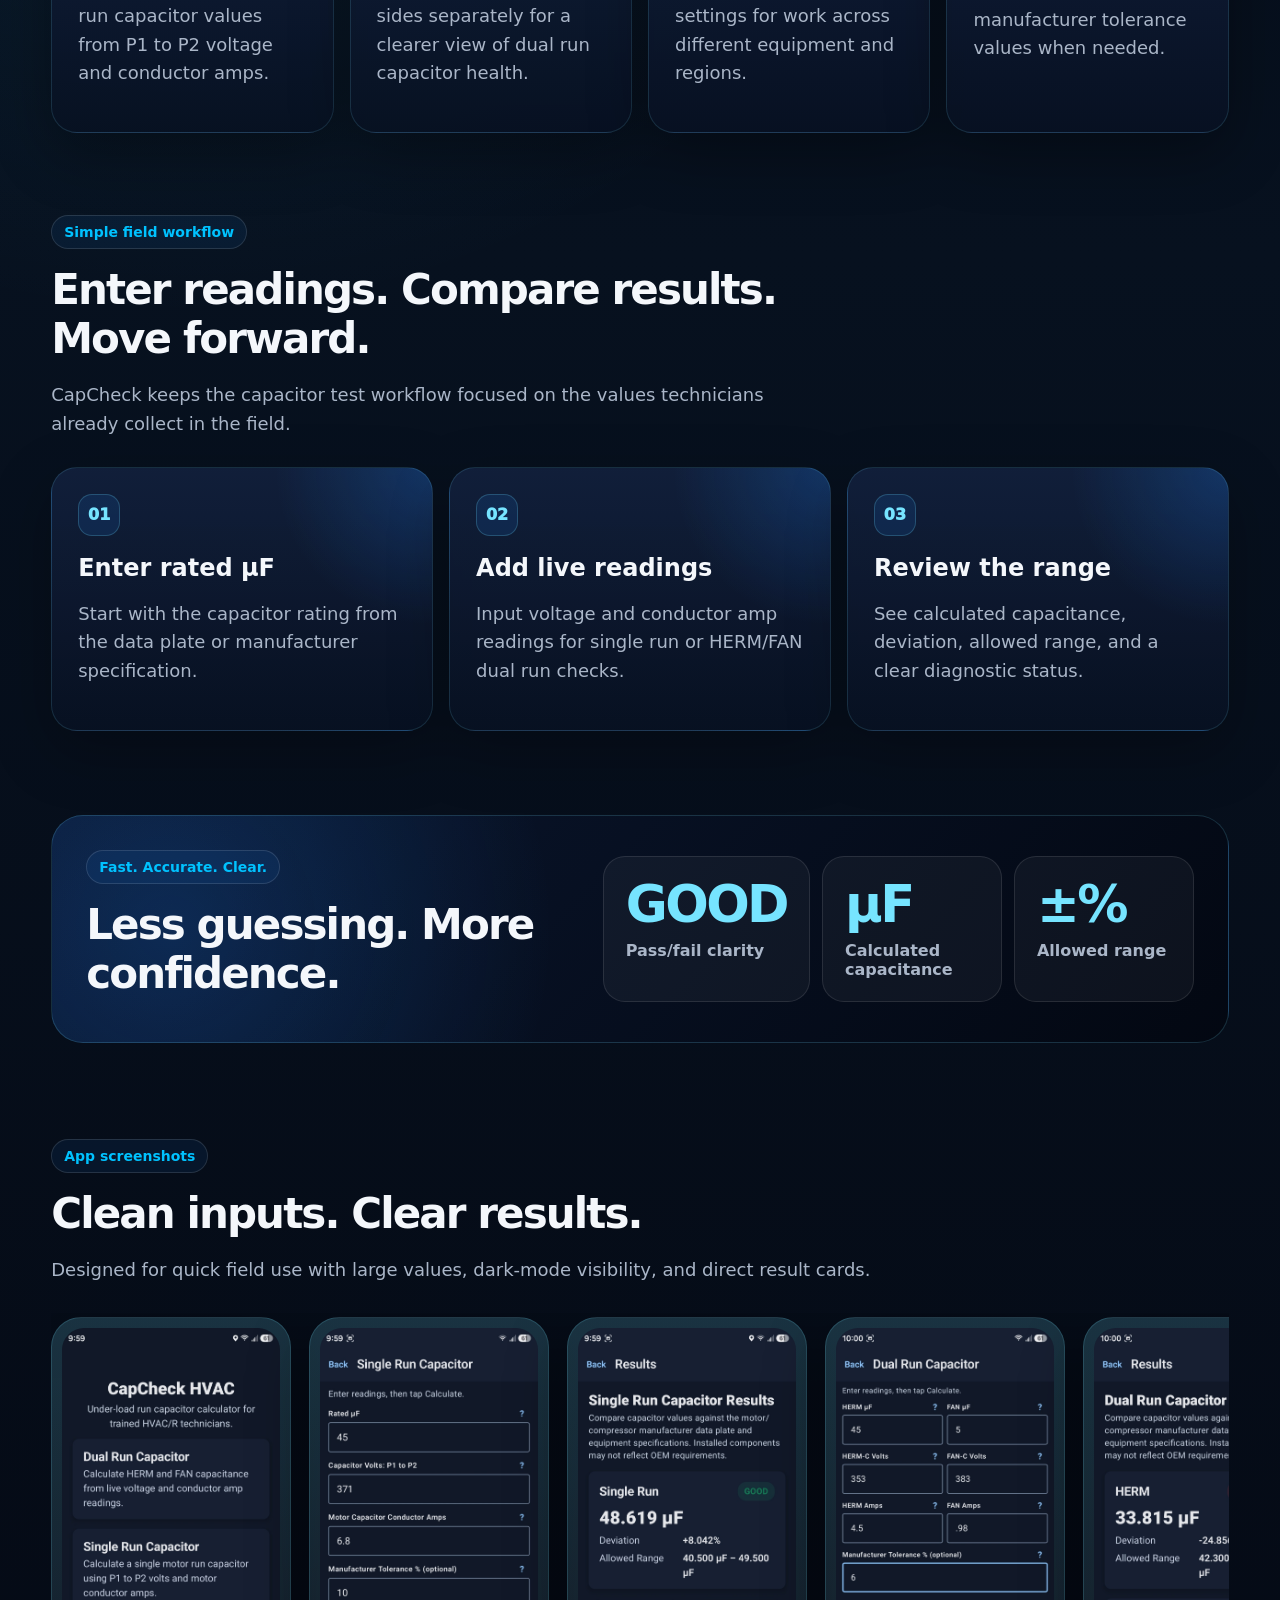
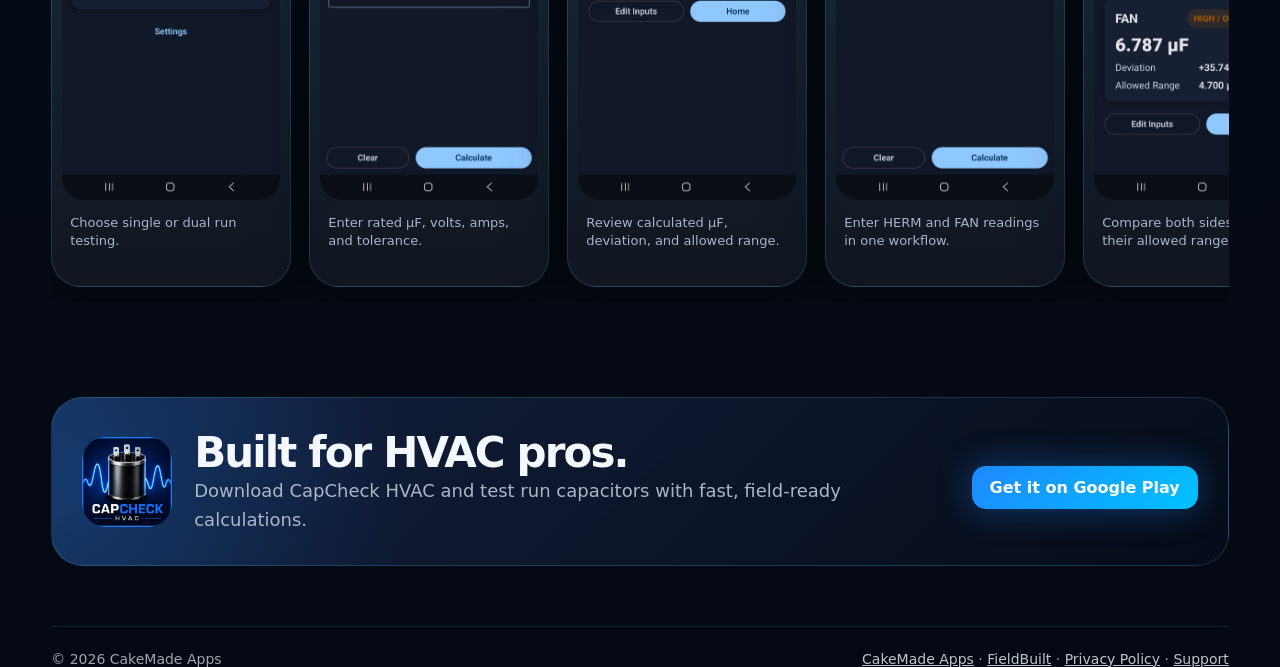
==== commit 953c51c7: "Add files via upload" ====
--- a/capcheck-hvac/index.html
+++ b/capcheck-hvac/index.html
@@ -11,7 +11,7 @@
   <meta property="og:type" content="website">
   <link rel="icon" href="/assets/capcheck/icon.png">
   <link rel="preload" as="image" href="/assets/capcheck/feature.webp" type="image/webp" fetchpriority="high">
-  <link rel="stylesheet" href="/styles.css">
+  <link rel="stylesheet" href="/styles.css?v=6">
 </head>
 <body class="capcheck-page">
   <header class="site-nav cap-nav">
@@ -141,7 +141,7 @@
           <img src="/assets/capcheck/screen-single-input.jpg" alt="CapCheck HVAC single run input screen">
           <figcaption>Enter rated µF, volts, amps, and tolerance.</figcaption>
         </figure>
-        <figure class="phone-frame featured-phone">
+        <figure class="phone-frame">
           <img src="/assets/capcheck/screen-single-results.jpg" alt="CapCheck HVAC single run result screen showing a good result">
           <figcaption>Review calculated µF, deviation, and allowed range.</figcaption>
         </figure>
--- a/styles.css
+++ b/styles.css
@@ -758,3 +758,129 @@
     min-height: 0;
   }
 }
+
+/* CapCheck final correction v6: stable hero + screenshot alignment */
+.cap-hero {
+  min-height: auto;
+  grid-template-columns: minmax(320px, .78fr) minmax(560px, 1.22fr);
+  gap: clamp(48px, 6vw, 96px);
+  padding-top: clamp(72px, 8vw, 118px);
+  padding-bottom: clamp(64px, 8vw, 104px);
+  align-items: center;
+}
+
+.cap-hero h1 {
+  max-width: 600px;
+  font-size: clamp(42px, 5vw, 68px);
+  line-height: .96;
+}
+
+.cap-hero p {
+  max-width: 590px;
+}
+
+.cap-hero-art {
+  transform: none;
+  width: 100%;
+  max-width: 860px;
+  justify-self: center;
+  padding: 8px;
+  overflow: hidden;
+}
+
+.cap-hero-art picture,
+.cap-hero-art img {
+  display: block;
+  width: 100%;
+}
+
+.cap-hero-art img {
+  height: auto;
+  aspect-ratio: 1672 / 941;
+  object-fit: contain;
+  border-radius: 24px;
+}
+
+.hero-actions {
+  align-items: center;
+}
+
+.phone-row.expanded {
+  display: grid;
+  grid-template-columns: repeat(6, minmax(170px, 1fr));
+  gap: 18px;
+  align-items: stretch;
+}
+
+.phone-row.expanded .phone-frame,
+.phone-row.expanded .phone-frame.featured-phone {
+  margin: 0;
+  display: grid;
+  grid-template-rows: auto 76px;
+  height: 100%;
+  min-height: 0;
+  transform: none !important;
+  box-shadow: 0 20px 60px rgba(0,0,0,.4);
+}
+
+.phone-row.expanded .phone-frame img {
+  width: 100%;
+  height: auto;
+  aspect-ratio: 9 / 19.5;
+  object-fit: cover;
+  border-radius: 22px;
+}
+
+.phone-row.expanded .phone-frame figcaption {
+  min-height: 76px;
+  height: 76px;
+  padding: 14px 8px 6px;
+  display: flex;
+  align-items: flex-start;
+  color: var(--muted);
+  font-size: clamp(13px, .9vw, 15px);
+  line-height: 1.35;
+  overflow: hidden;
+}
+
+.screenshots-section .section-heading {
+  max-width: 840px;
+}
+
+@media (max-width: 1280px) {
+  .phone-row.expanded {
+    display: flex;
+    overflow-x: auto;
+    align-items: stretch;
+    scroll-snap-type: x mandatory;
+    padding: 4px 0 16px;
+  }
+
+  .phone-row.expanded .phone-frame {
+    flex: 0 0 240px;
+    scroll-snap-align: start;
+  }
+}
+
+@media (max-width: 980px) {
+  .cap-hero {
+    grid-template-columns: 1fr;
+    padding-top: 56px;
+  }
+
+  .cap-hero-art {
+    max-width: 760px;
+  }
+}
+
+@media (max-width: 700px) {
+  .phone-row.expanded .phone-frame {
+    flex-basis: 235px;
+    grid-template-rows: auto auto;
+  }
+
+  .phone-row.expanded .phone-frame figcaption {
+    height: auto;
+    min-height: 0;
+  }
+}
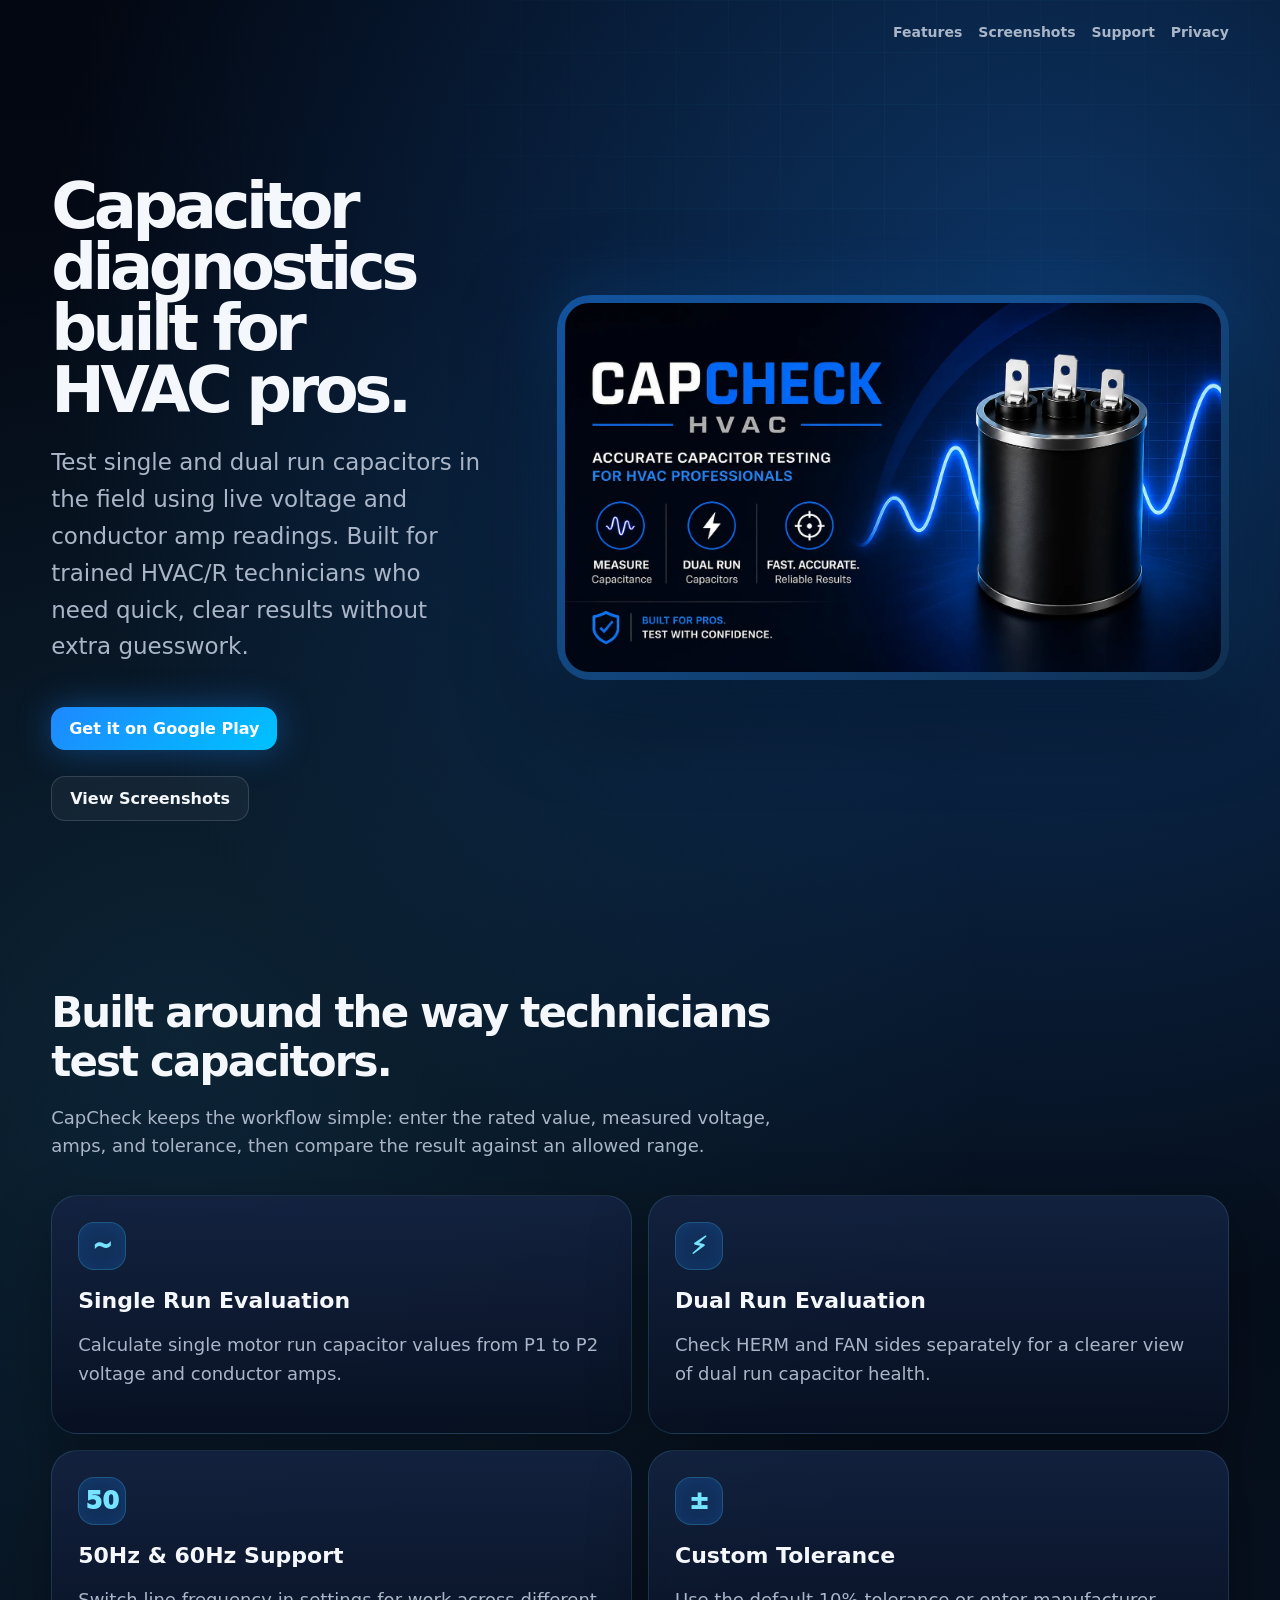
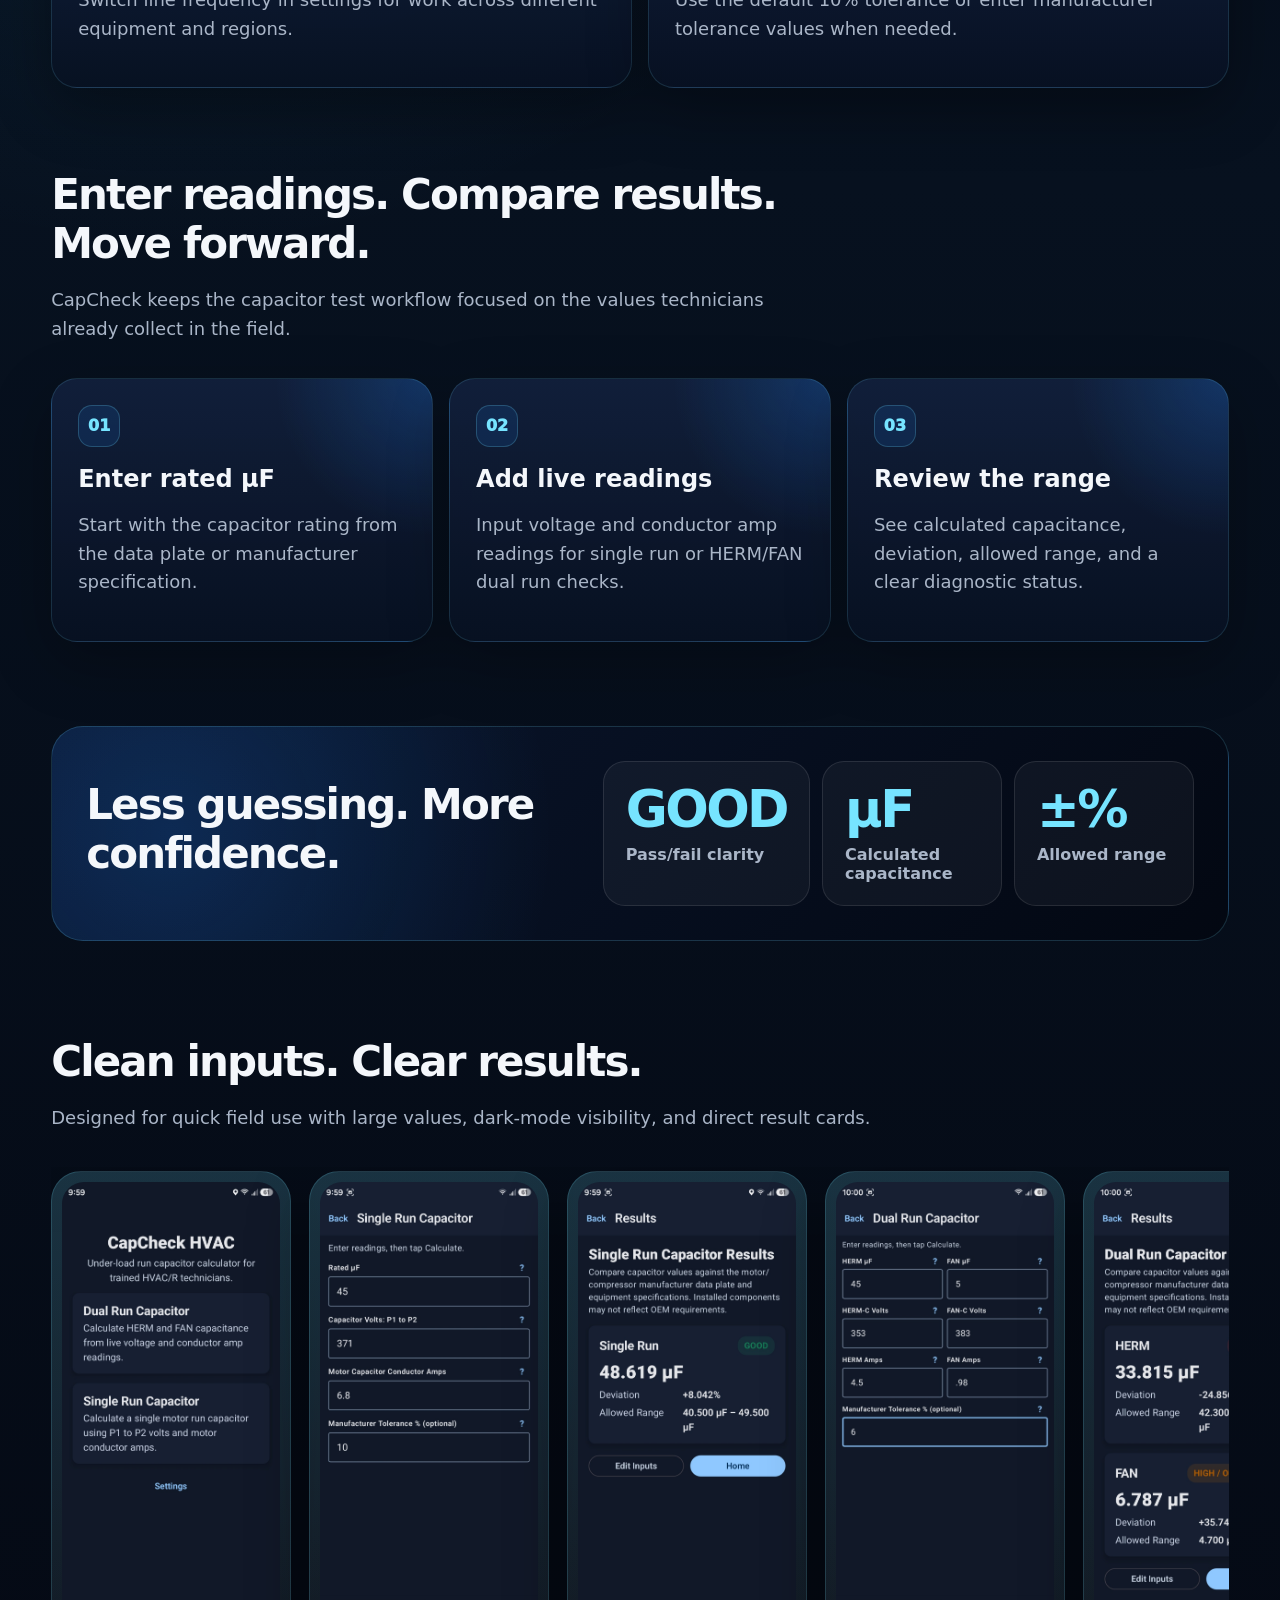
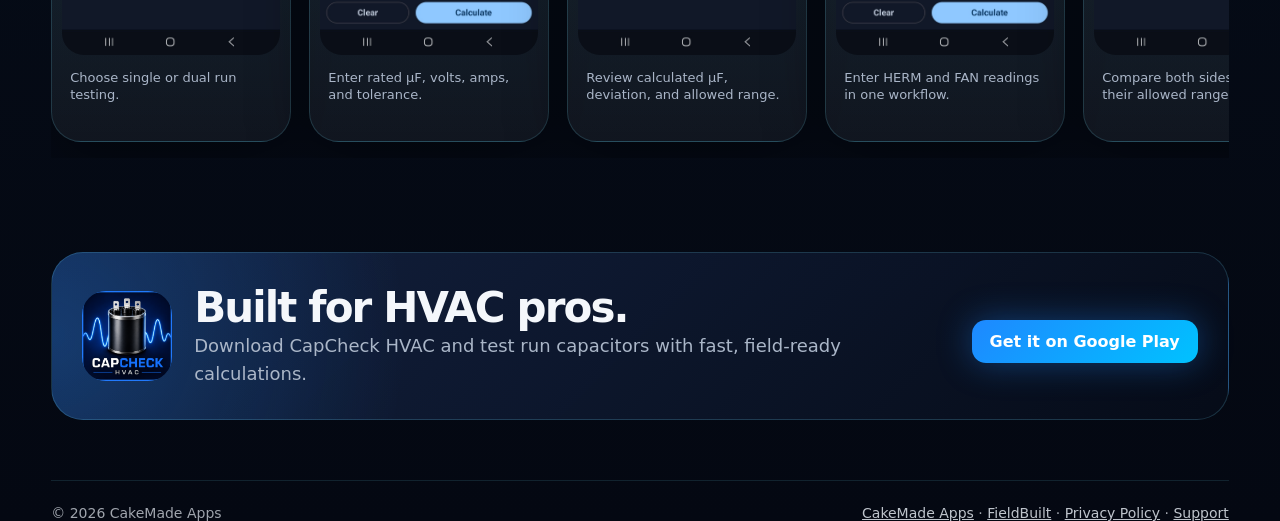
==== commit bbdb47cb: "Add files via upload" ====
--- a/capcheck-hvac/index.html
+++ b/capcheck-hvac/index.html
@@ -11,11 +11,10 @@
   <meta property="og:type" content="website">
   <link rel="icon" href="/assets/capcheck/icon.png">
   <link rel="preload" as="image" href="/assets/capcheck/feature.webp" type="image/webp" fetchpriority="high">
-  <link rel="stylesheet" href="/styles.css?v=6">
+  <link rel="stylesheet" href="/styles.css?v=7">
 </head>
 <body class="capcheck-page">
-  <header class="site-nav cap-nav">
-    <a class="brand-link" href="/">CakeMade Apps</a>
+  <header class="site-nav cap-nav nav-only">
     <nav aria-label="CapCheck navigation">
       <a href="#features">Features</a>
       <a href="#screenshots">Screenshots</a>
@@ -27,10 +26,6 @@
   <main>
     <section class="cap-hero">
       <div class="cap-hero-copy">
-        <div class="product-kicker">
-          <img src="/assets/capcheck/icon.png" alt="CapCheck HVAC app icon">
-          <span>CapCheck HVAC</span>
-        </div>
         <h1>Capacitor diagnostics built for HVAC pros.</h1>
         <p>
           Test single and dual run capacitors in the field using live voltage and conductor amp readings.
@@ -39,13 +34,6 @@
         <div class="hero-actions">
           <a class="button cap-primary" href="https://play.google.com/store/apps/details?id=com.cakemade.capcheck" rel="noopener">Get it on Google Play</a>
           <a class="button ghost" href="#screenshots">View Screenshots</a>
-          <a class="button ghost subtle" href="/capcheck-hvac/support.html">Support</a>
-        </div>
-        <div class="trust-strip" aria-label="CapCheck HVAC highlights">
-          <span>Single Run</span>
-          <span>Dual Run</span>
-          <span>50/60Hz</span>
-          <span>Adjustable Tolerance</span>
         </div>
       </div>
 
@@ -59,7 +47,6 @@
 
     <section id="features" class="cap-section">
       <div class="section-heading">
-        <span class="badge">Field-ready calculations</span>
         <h2>Built around the way technicians test capacitors.</h2>
         <p>CapCheck keeps the workflow simple: enter the rated value, measured voltage, amps, and tolerance, then compare the result against an allowed range.</p>
       </div>
@@ -90,7 +77,6 @@
 
     <section class="cap-section workflow-section">
       <div class="section-heading">
-        <span class="badge">Simple field workflow</span>
         <h2>Enter readings. Compare results. Move forward.</h2>
         <p>CapCheck keeps the capacitor test workflow focused on the values technicians already collect in the field.</p>
       </div>
@@ -115,7 +101,6 @@
 
     <section class="diagnostic-band">
       <div>
-        <span class="badge">Fast. Accurate. Clear.</span>
         <h2>Less guessing. More confidence.</h2>
       </div>
       <div class="diagnostic-stats">
@@ -127,7 +112,6 @@
 
     <section id="screenshots" class="cap-section screenshots-section">
       <div class="section-heading">
-        <span class="badge">App screenshots</span>
         <h2>Clean inputs. Clear results.</h2>
         <p>Designed for quick field use with large values, dark-mode visibility, and direct result cards.</p>
       </div>
--- a/styles.css
+++ b/styles.css
@@ -884,3 +884,169 @@
     min-height: 0;
   }
 }
+
+
+/* Clean pass v7: remove chip clutter and improve mobile reliability */
+.nav-only {
+  justify-content: flex-end;
+}
+
+.nav-only nav {
+  width: 100%;
+}
+
+.cap-hero {
+  padding-top: clamp(58px, 7vw, 96px);
+}
+
+.cap-hero-copy {
+  align-self: center;
+}
+
+.hero-actions {
+  gap: 14px;
+}
+
+.trust-strip,
+.product-kicker {
+  display: none !important;
+}
+
+.section-heading h2:first-child,
+.diagnostic-band h2:first-child,
+.legal-hero h1:first-child,
+.fieldbuilt-hero h1:first-child {
+  margin-top: 0;
+}
+
+.section-heading {
+  margin-bottom: 34px;
+}
+
+.cap-feature-grid {
+  overflow: visible;
+}
+
+.cap-feature-card {
+  min-width: 0;
+}
+
+.phone-row.expanded {
+  align-items: stretch;
+}
+
+.phone-row.expanded .phone-frame {
+  min-width: 0;
+}
+
+.cap-hero-art {
+  max-width: 820px;
+}
+
+.cap-hero-art img {
+  object-fit: contain;
+}
+
+/* Keep desktop cards inside the viewport a little more aggressively */
+@media (max-width: 1320px) {
+  .cap-feature-grid {
+    grid-template-columns: repeat(2, minmax(0, 1fr));
+  }
+}
+
+@media (max-width: 980px) {
+  .nav-only,
+  .site-nav.nav-only {
+    align-items: center;
+    justify-content: center;
+    padding: 16px 0;
+  }
+
+  .nav-only nav {
+    justify-content: center;
+  }
+
+  .cap-hero {
+    width: min(92%, 760px);
+    grid-template-columns: 1fr;
+    gap: 28px;
+    padding-top: 34px;
+    padding-bottom: 54px;
+  }
+
+  .cap-hero h1 {
+    font-size: clamp(40px, 11vw, 58px);
+    max-width: 680px;
+  }
+
+  .cap-hero p {
+    font-size: 17px;
+  }
+
+  .cap-hero-art {
+    order: -1;
+    max-width: 680px;
+    justify-self: center;
+  }
+
+  .hero-actions .button {
+    margin-top: 0;
+  }
+}
+
+@media (max-width: 720px) {
+  html,
+  body {
+    max-width: 100%;
+    overflow-x: hidden;
+  }
+
+  .container,
+  .cap-hero,
+  .cap-section,
+  .diagnostic-band,
+  .cap-cta,
+  .cap-footer,
+  .legal-shell,
+  .site-nav {
+    width: min(92%, 680px);
+  }
+
+  .site-nav.nav-only {
+    flex-direction: row;
+  }
+
+  .site-nav nav {
+    gap: 10px 14px;
+  }
+
+  .site-nav a {
+    font-size: 13px;
+  }
+
+  .hero-actions {
+    display: grid;
+    grid-template-columns: 1fr;
+    width: 100%;
+    max-width: 360px;
+  }
+
+  .hero-actions .button {
+    text-align: center;
+  }
+
+  .cap-feature-grid,
+  .workflow-grid,
+  .diagnostic-stats,
+  .support-grid {
+    grid-template-columns: 1fr;
+  }
+
+  .diagnostic-band {
+    padding: 24px;
+  }
+
+  .cap-cta {
+    padding: 24px;
+  }
+}
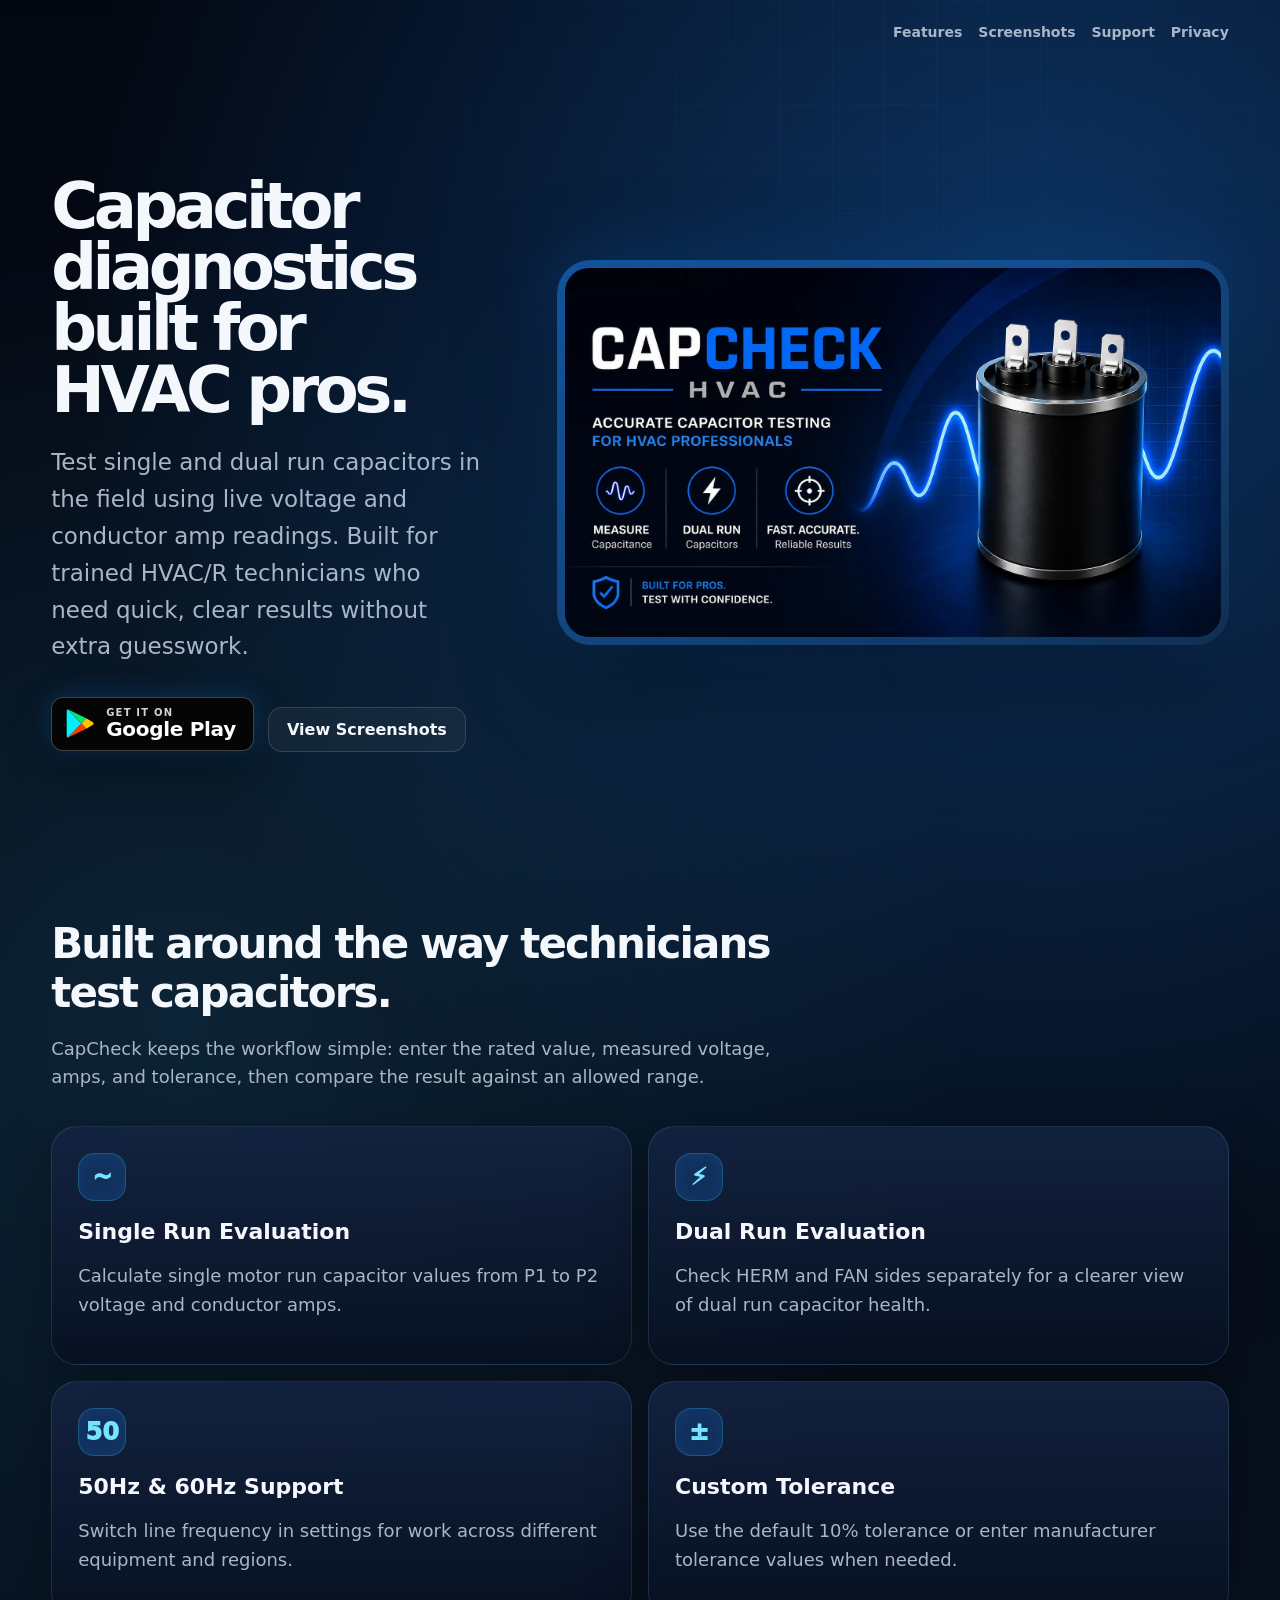
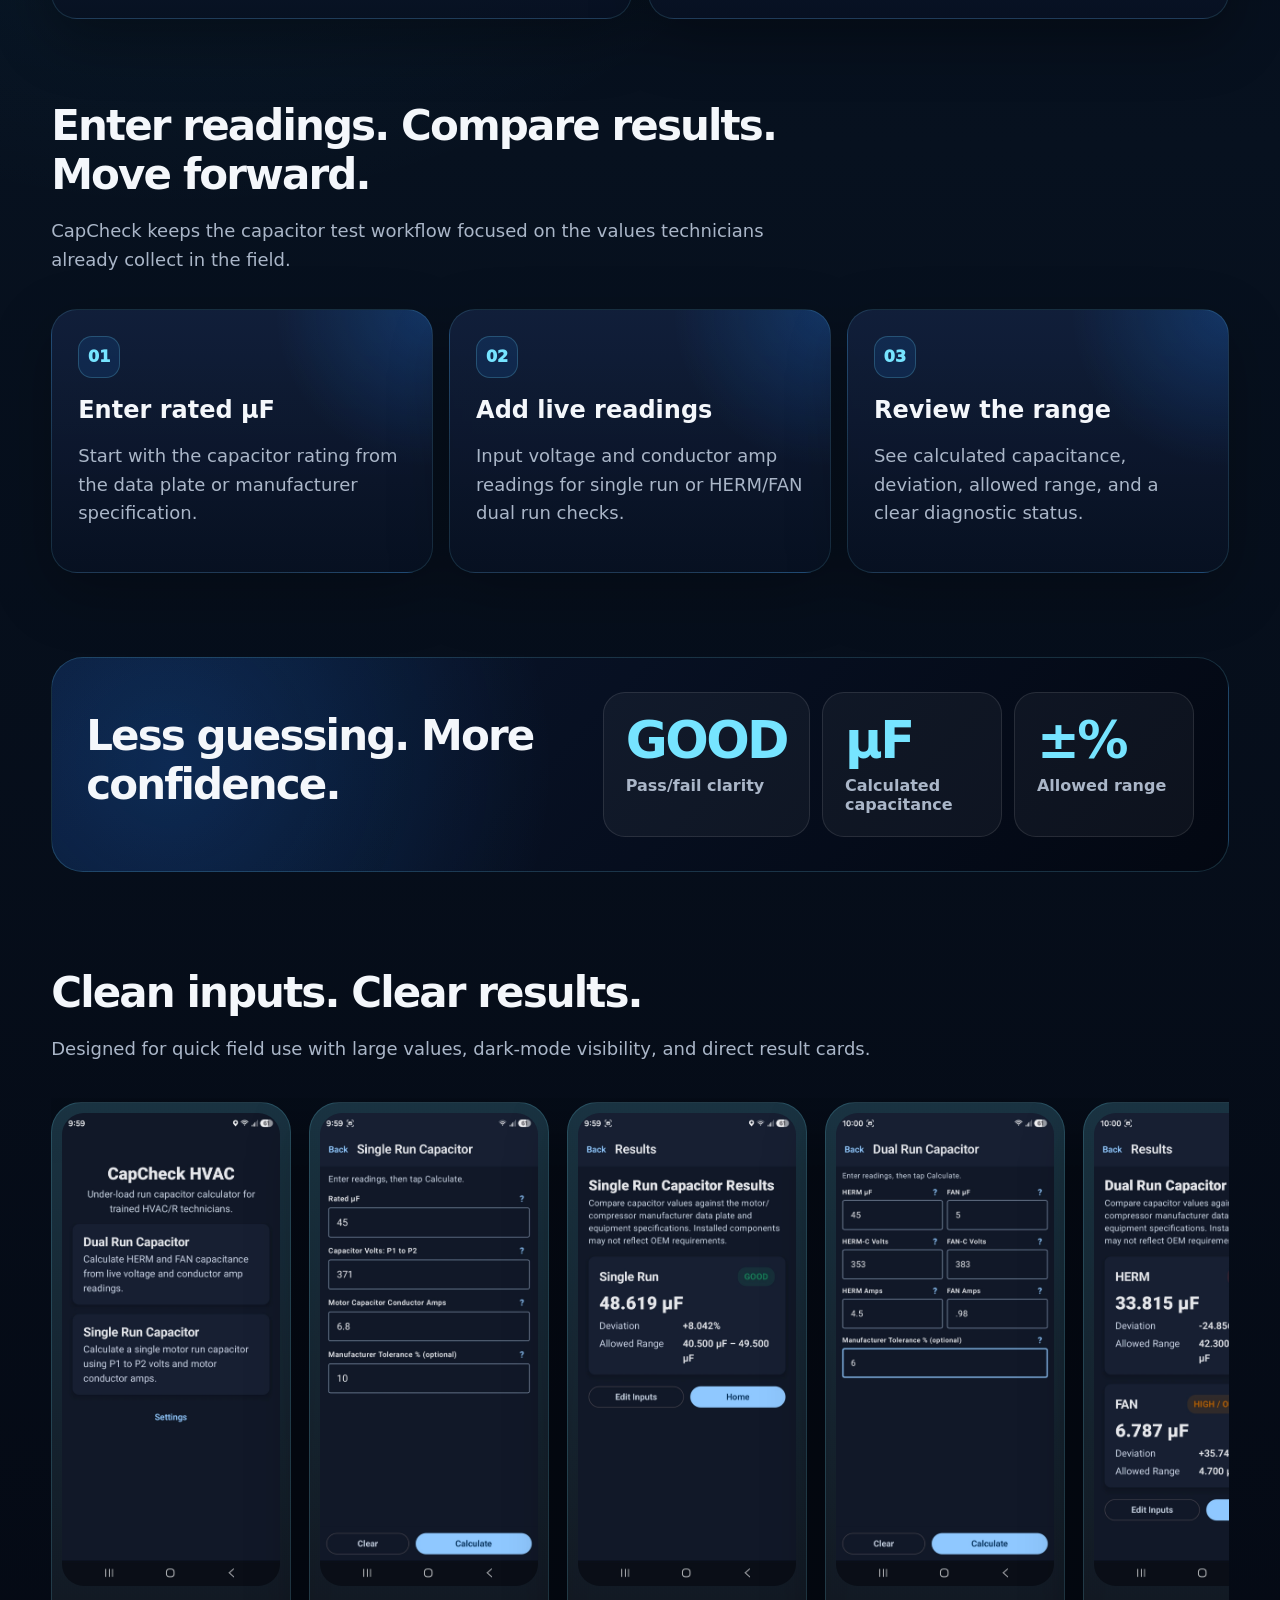
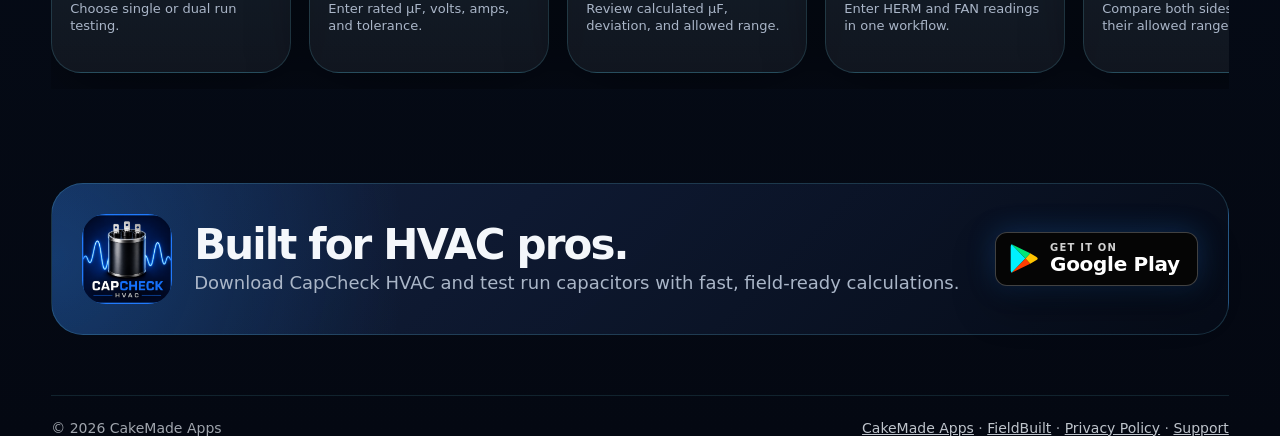
==== commit 56b04b7e: "Add files via upload" ====
--- a/capcheck-hvac/index.html
+++ b/capcheck-hvac/index.html
@@ -11,7 +11,7 @@
   <meta property="og:type" content="website">
   <link rel="icon" href="/assets/capcheck/icon.png">
   <link rel="preload" as="image" href="/assets/capcheck/feature.webp" type="image/webp" fetchpriority="high">
-  <link rel="stylesheet" href="/styles.css?v=7">
+  <link rel="stylesheet" href="/styles.css?v=8">
 </head>
 <body class="capcheck-page">
   <header class="site-nav cap-nav nav-only">
@@ -32,7 +32,15 @@
           Built for trained HVAC/R technicians who need quick, clear results without extra guesswork.
         </p>
         <div class="hero-actions">
-          <a class="button cap-primary" href="https://play.google.com/store/apps/details?id=com.cakemade.capcheck" rel="noopener">Get it on Google Play</a>
+          <a class="google-play-badge" href="https://play.google.com/store/apps/details?id=com.cakemade.capcheck" rel="noopener" aria-label="Get CapCheck HVAC on Google Play">
+            <svg viewBox="0 0 36 40" aria-hidden="true" focusable="false">
+              <path d="M2.1 1.6C1.3 2.2.8 3.3.8 4.7v30.6c0 1.4.5 2.5 1.3 3.1l17.7-18.4L2.1 1.6z" fill="#00F0FF"/>
+              <path d="M26 13.3 19.8 20l6.2 6.7 7.7-4.3c2.7-1.5 2.7-3.3 0-4.8L26 13.3z" fill="#FFC400"/>
+              <path d="m2.1 1.6 23.9 11.7-6.2 6.7L2.1 1.6z" fill="#00E676"/>
+              <path d="m2.1 38.4 23.9-11.7-6.2-6.7L2.1 38.4z" fill="#FF3D00"/>
+            </svg>
+            <span><small>GET IT ON</small>Google Play</span>
+          </a>
           <a class="button ghost" href="#screenshots">View Screenshots</a>
         </div>
       </div>
@@ -150,7 +158,15 @@
         <h2>Built for HVAC pros.</h2>
         <p>Download CapCheck HVAC and test run capacitors with fast, field-ready calculations.</p>
       </div>
-      <a class="button cap-primary" href="https://play.google.com/store/apps/details?id=com.cakemade.capcheck" rel="noopener">Get it on Google Play</a>
+      <a class="google-play-badge compact" href="https://play.google.com/store/apps/details?id=com.cakemade.capcheck" rel="noopener" aria-label="Get CapCheck HVAC on Google Play">
+        <svg viewBox="0 0 36 40" aria-hidden="true" focusable="false">
+          <path d="M2.1 1.6C1.3 2.2.8 3.3.8 4.7v30.6c0 1.4.5 2.5 1.3 3.1l17.7-18.4L2.1 1.6z" fill="#00F0FF"/>
+          <path d="M26 13.3 19.8 20l6.2 6.7 7.7-4.3c2.7-1.5 2.7-3.3 0-4.8L26 13.3z" fill="#FFC400"/>
+          <path d="m2.1 1.6 23.9 11.7-6.2 6.7L2.1 1.6z" fill="#00E676"/>
+          <path d="m2.1 38.4 23.9-11.7-6.2-6.7L2.1 38.4z" fill="#FF3D00"/>
+        </svg>
+        <span><small>GET IT ON</small>Google Play</span>
+      </a>
     </section>
   </main>
 
--- a/styles.css
+++ b/styles.css
@@ -1050,3 +1050,328 @@
     padding: 24px;
   }
 }
+
+/* v8: branded Google Play badge and FieldBuilt theme */
+.google-play-badge {
+  display: inline-flex;
+  align-items: center;
+  gap: 12px;
+  min-height: 54px;
+  padding: 9px 17px 9px 14px;
+  border-radius: 12px;
+  background: #050505;
+  border: 1px solid rgba(255,255,255,.24);
+  color: #fff;
+  text-decoration: none;
+  font-weight: 800;
+  box-shadow: 0 18px 42px rgba(0,0,0,.38), 0 0 28px rgba(30,136,255,.26);
+  transition: transform .18s ease, border-color .18s ease, box-shadow .18s ease;
+}
+
+.google-play-badge:hover {
+  transform: translateY(-2px);
+  border-color: rgba(255,255,255,.42);
+  box-shadow: 0 22px 52px rgba(0,0,0,.48), 0 0 34px rgba(30,136,255,.38);
+}
+
+.google-play-badge svg {
+  width: 28px;
+  height: 31px;
+  flex: 0 0 auto;
+}
+
+.google-play-badge span {
+  display: grid;
+  gap: 1px;
+  line-height: 1;
+  font-size: 20px;
+  letter-spacing: -.015em;
+}
+
+.google-play-badge small {
+  font-size: 10px;
+  line-height: 1;
+  color: rgba(255,255,255,.82);
+  letter-spacing: .12em;
+  font-weight: 700;
+}
+
+.google-play-badge.compact {
+  margin-top: 0;
+  justify-self: end;
+}
+
+.cap-cta .google-play-badge {
+  align-self: center;
+}
+
+.fieldbuilt-page {
+  --fb-orange: #ff7900;
+  --fb-orange-2: #ff9d2e;
+  --fb-bg: #090d10;
+  --fb-panel: rgba(18, 24, 28, .82);
+  --fb-line: rgba(255, 121, 0, .23);
+  background:
+    radial-gradient(circle at 78% 8%, rgba(255,121,0,.18), transparent 26%),
+    radial-gradient(circle at 16% 20%, rgba(255,255,255,.07), transparent 28%),
+    linear-gradient(180deg, #080b0e 0%, #101417 50%, #07090b 100%);
+  overflow-x: hidden;
+}
+
+.fieldbuilt-page::before {
+  content: "";
+  position: fixed;
+  inset: 0;
+  pointer-events: none;
+  opacity: .24;
+  background-image:
+    linear-gradient(rgba(255,255,255,.04) 1px, transparent 1px),
+    linear-gradient(90deg, rgba(255,255,255,.04) 1px, transparent 1px);
+  background-size: 54px 54px;
+  mask-image: radial-gradient(circle at 55% 20%, black, transparent 64%);
+}
+
+.fieldbuilt-nav a:hover { color: var(--fb-orange-2); }
+
+.fieldbuilt-hero-v2,
+.fieldbuilt-section,
+.fieldbuilt-coming-soon,
+.fieldbuilt-footer {
+  width: min(1180px, 92%);
+  margin-left: auto;
+  margin-right: auto;
+  position: relative;
+  z-index: 2;
+}
+
+.fieldbuilt-hero-v2 {
+  min-height: calc(100vh - 92px);
+  display: grid;
+  grid-template-columns: minmax(320px, .88fr) minmax(480px, 1.12fr);
+  gap: clamp(34px, 6vw, 84px);
+  align-items: center;
+  padding: clamp(44px, 7vw, 96px) 0 clamp(56px, 8vw, 110px);
+}
+
+.fieldbuilt-logo {
+  width: clamp(92px, 12vw, 150px);
+  height: auto;
+  border-radius: 24px;
+  margin-bottom: 22px;
+  box-shadow: 0 24px 70px rgba(0,0,0,.36);
+}
+
+.fieldbuilt-copy h1 {
+  max-width: 680px;
+  font-size: clamp(48px, 7.2vw, 92px);
+  line-height: .92;
+  margin: 0 0 22px;
+  letter-spacing: -.075em;
+}
+
+.fieldbuilt-copy p,
+.fieldbuilt-section p,
+.fieldbuilt-feature-grid p,
+.fieldbuilt-coming-soon p {
+  color: #c5cbd1;
+}
+
+.fieldbuilt-copy p {
+  max-width: 650px;
+  font-size: clamp(18px, 2vw, 23px);
+}
+
+.fieldbuilt-actions {
+  display: flex;
+  flex-wrap: wrap;
+  gap: 14px;
+  margin-top: 26px;
+}
+
+.fieldbuilt-primary {
+  background: linear-gradient(135deg, var(--fb-orange), var(--fb-orange-2));
+  color: #101010;
+  box-shadow: 0 20px 60px rgba(255,121,0,.22);
+}
+
+.fieldbuilt-ghost {
+  background: rgba(255,255,255,.06);
+  border: 1px solid rgba(255,255,255,.18);
+  color: #fff;
+}
+
+.fieldbuilt-art {
+  border-radius: 28px;
+  border: 1px solid var(--fb-line);
+  background: rgba(255,255,255,.04);
+  box-shadow: 0 30px 90px rgba(0,0,0,.45), 0 0 60px rgba(255,121,0,.12);
+  overflow: hidden;
+}
+
+.fieldbuilt-art img {
+  display: block;
+  width: 100%;
+  height: auto;
+  aspect-ratio: 2 / 1;
+  object-fit: cover;
+}
+
+.offline-panel {
+  display: grid;
+  grid-template-columns: minmax(0, 1fr) minmax(280px, 390px);
+  gap: 26px;
+  align-items: stretch;
+  padding: clamp(28px, 5vw, 54px);
+  border: 1px solid var(--fb-line);
+  border-radius: 30px;
+  background: linear-gradient(135deg, rgba(255,121,0,.12), rgba(255,255,255,.035));
+  box-shadow: 0 28px 80px rgba(0,0,0,.34);
+}
+
+.offline-panel h2,
+.fieldbuilt-coming-soon h2 {
+  margin: 0 0 14px;
+  letter-spacing: -.055em;
+}
+
+.offline-card {
+  border: 1px solid rgba(255,121,0,.36);
+  border-radius: 24px;
+  padding: 28px;
+  background: rgba(0,0,0,.26);
+  display: grid;
+  place-content: center;
+  gap: 10px;
+}
+
+.offline-card strong {
+  color: var(--fb-orange-2);
+  font-size: clamp(30px, 4vw, 46px);
+  line-height: 1;
+  letter-spacing: -.05em;
+}
+
+.offline-card span {
+  color: #fff;
+  font-weight: 800;
+  font-size: 18px;
+}
+
+.fieldbuilt-feature-grid {
+  display: grid;
+  grid-template-columns: repeat(4, minmax(0, 1fr));
+  gap: 18px;
+  margin-top: 30px;
+}
+
+.fieldbuilt-feature-grid article {
+  min-height: 230px;
+  border: 1px solid rgba(255,255,255,.12);
+  border-radius: 24px;
+  padding: 26px;
+  background: linear-gradient(180deg, rgba(255,255,255,.065), rgba(0,0,0,.18));
+  box-shadow: 0 20px 55px rgba(0,0,0,.25);
+}
+
+.fieldbuilt-feature-grid span {
+  display: inline-flex;
+  width: 46px;
+  height: 46px;
+  align-items: center;
+  justify-content: center;
+  border-radius: 14px;
+  color: #111;
+  background: linear-gradient(135deg, var(--fb-orange), var(--fb-orange-2));
+  font-weight: 950;
+  margin-bottom: 20px;
+}
+
+.fieldbuilt-feature-grid h3 {
+  font-size: 24px;
+  margin: 0 0 10px;
+}
+
+.fieldbuilt-coming-soon {
+  display: grid;
+  grid-template-columns: 96px minmax(0, 1fr);
+  gap: 22px;
+  align-items: center;
+  margin-top: 32px;
+  padding: 30px;
+  border: 1px solid var(--fb-line);
+  border-radius: 28px;
+  background: rgba(0,0,0,.24);
+}
+
+.fieldbuilt-coming-soon img {
+  width: 96px;
+  height: 96px;
+  border-radius: 22px;
+}
+
+.fieldbuilt-footer a:hover { color: var(--fb-orange-2); }
+
+@media (max-width: 1080px) {
+  .fieldbuilt-hero-v2 {
+    grid-template-columns: 1fr;
+  }
+
+  .fieldbuilt-art {
+    max-width: 840px;
+  }
+
+  .fieldbuilt-feature-grid {
+    grid-template-columns: repeat(2, minmax(0, 1fr));
+  }
+}
+
+@media (max-width: 720px) {
+  .google-play-badge {
+    width: 100%;
+    justify-content: center;
+  }
+
+  .google-play-badge.compact {
+    justify-self: stretch;
+  }
+
+  .fieldbuilt-hero-v2,
+  .fieldbuilt-section,
+  .fieldbuilt-coming-soon,
+  .fieldbuilt-footer {
+    width: min(92%, 680px);
+  }
+
+  .fieldbuilt-hero-v2 {
+    padding-top: 34px;
+    gap: 26px;
+  }
+
+  .fieldbuilt-art {
+    order: -1;
+    border-radius: 22px;
+  }
+
+  .fieldbuilt-copy h1 {
+    font-size: clamp(42px, 13vw, 62px);
+  }
+
+  .fieldbuilt-actions {
+    display: grid;
+  }
+
+  .offline-panel,
+  .fieldbuilt-feature-grid,
+  .fieldbuilt-coming-soon {
+    grid-template-columns: 1fr;
+  }
+
+  .fieldbuilt-feature-grid article {
+    min-height: 0;
+  }
+
+  .fieldbuilt-coming-soon img {
+    width: 82px;
+    height: 82px;
+  }
+}
